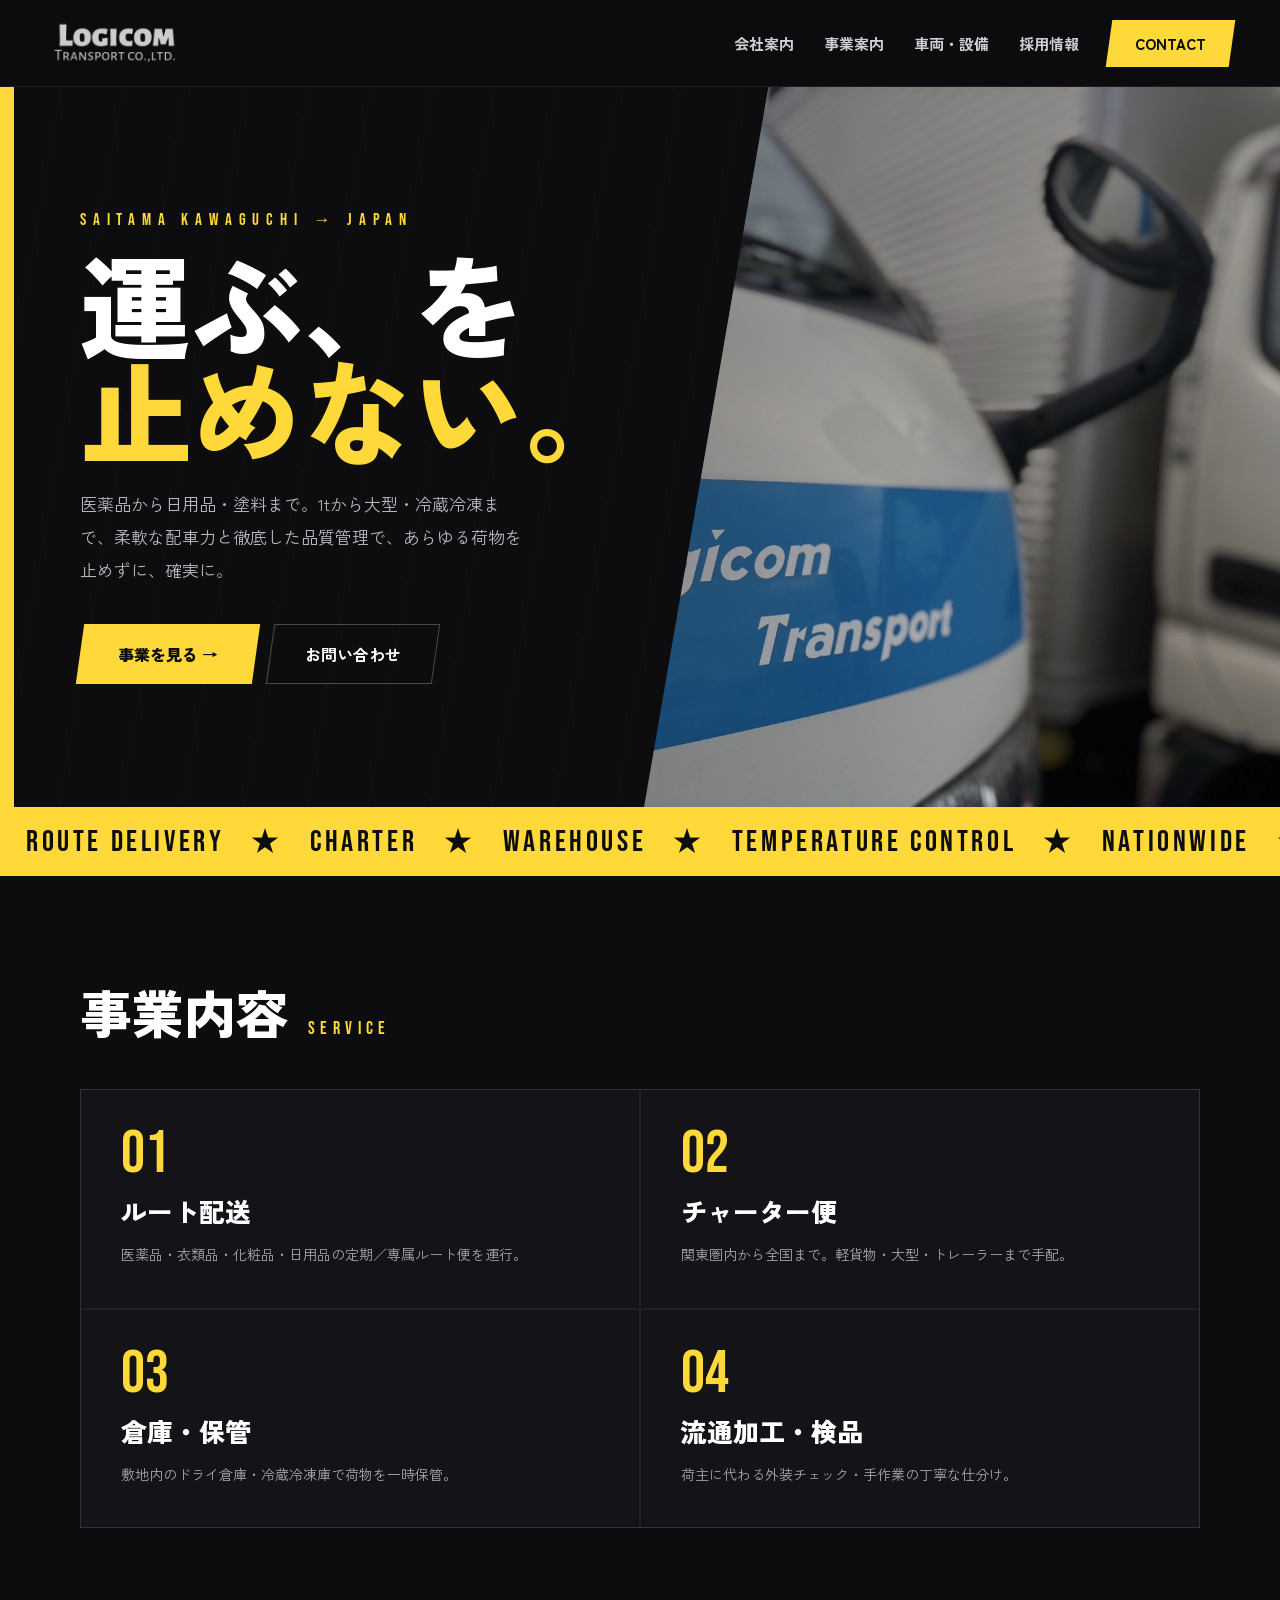
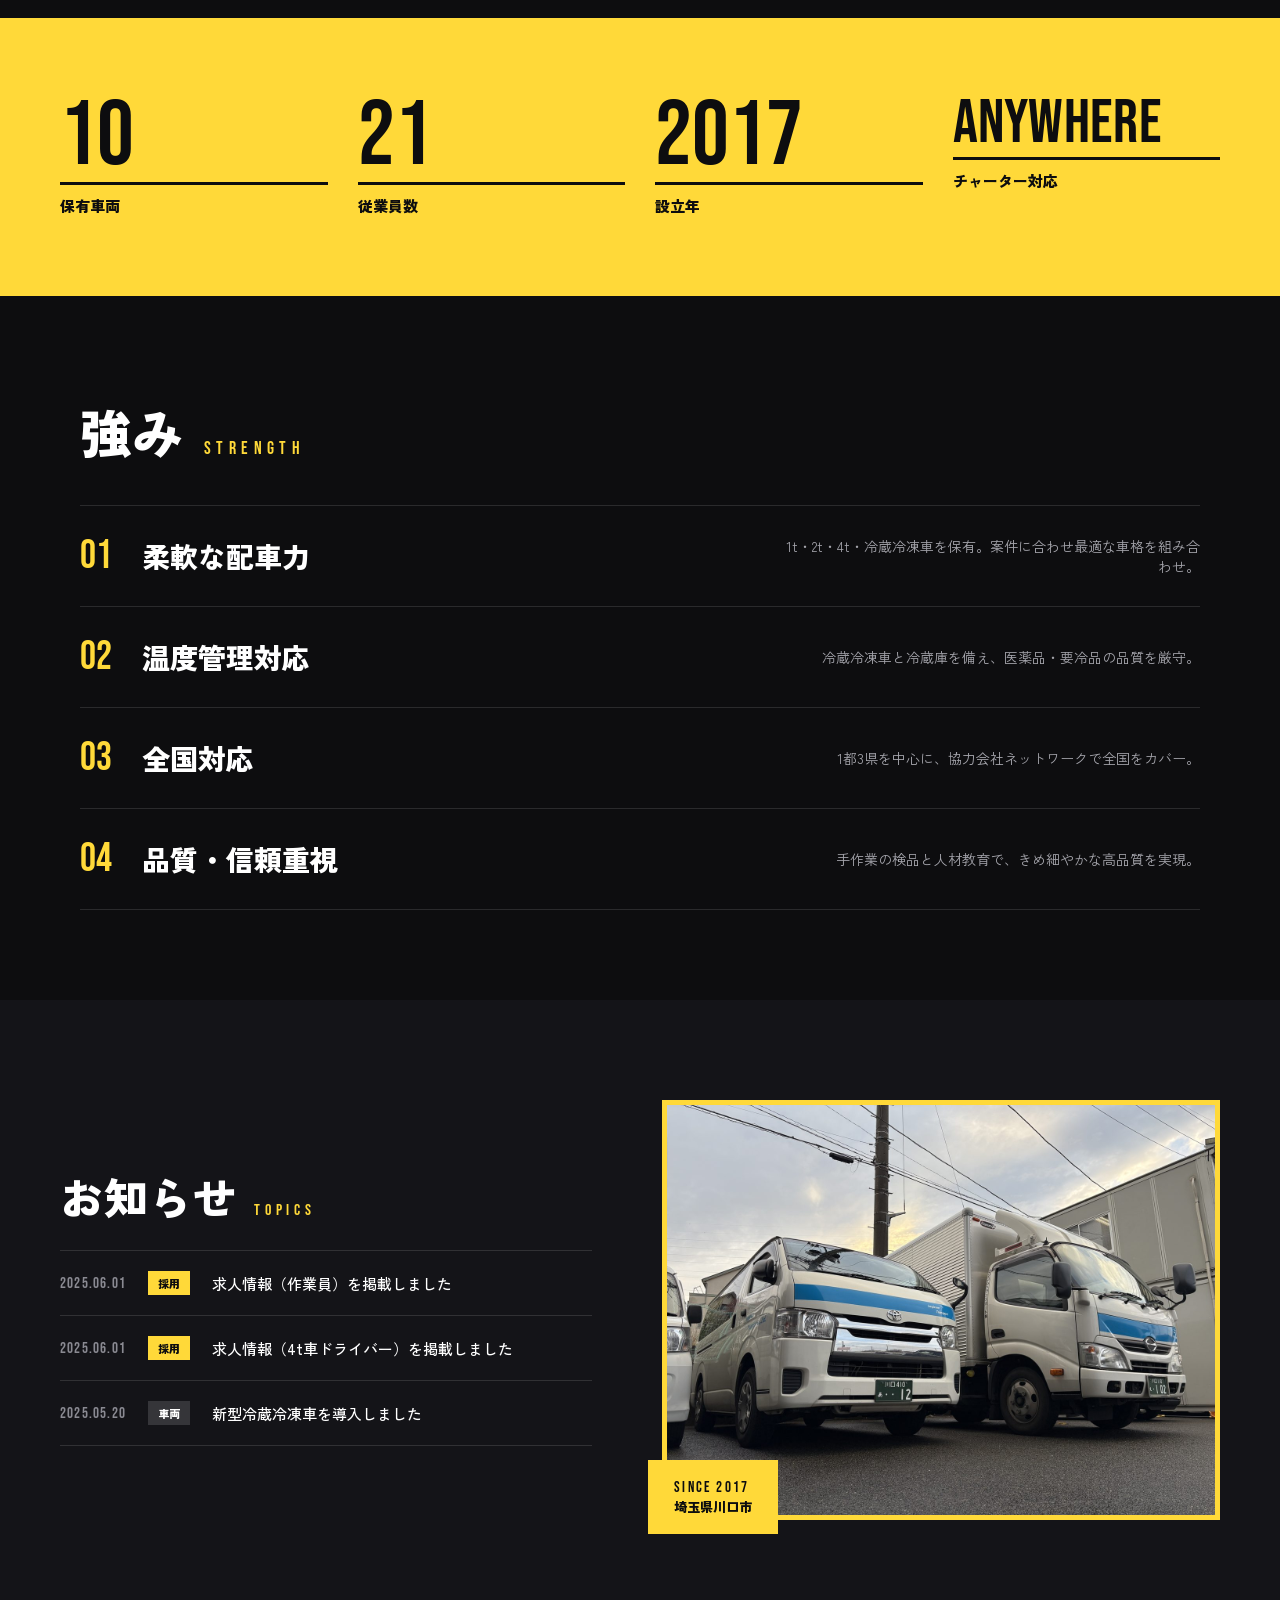
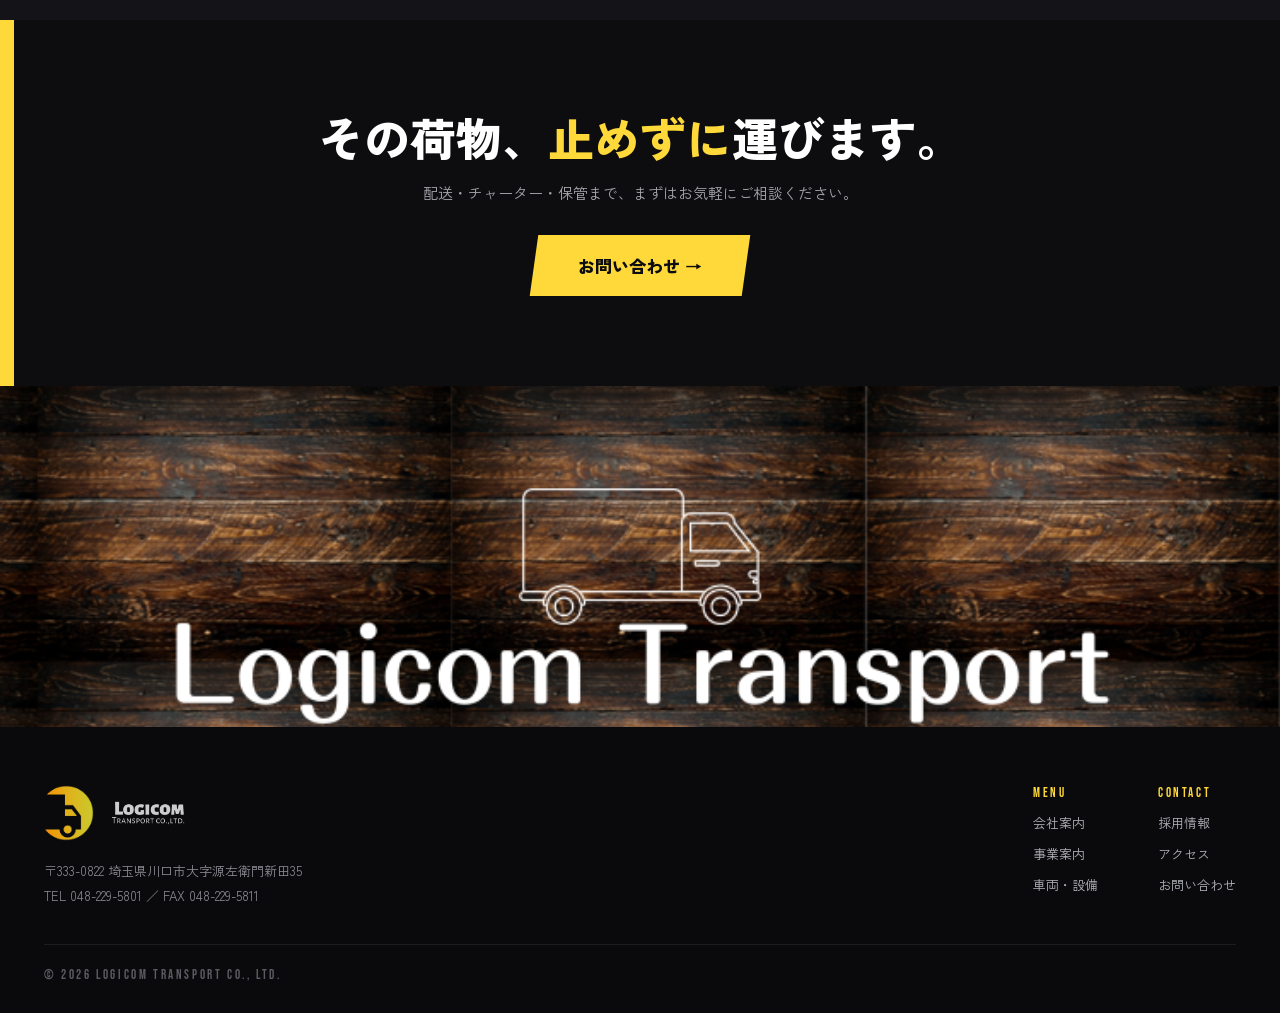
==== index.html @ f9f80efc "style: ブランドカラーを公式 #FFD939 に統一 田中様提供の名刺ロゴのカラーコード #FFD939 に合わせ、全ページのアクセント色 (#FFD400 / rgba(255,212,0,*" ====
<!DOCTYPE html>
<html lang="ja">
<head>
<meta charset="utf-8">
<meta name="viewport" content="width=device-width, initial-scale=1">
<title>ロジコムトランスポート株式会社｜運ぶ、を止めない。 | 埼玉・川口の物流会社</title>
<meta name="description" content="埼玉県川口市のロジコムトランスポート株式会社。医薬品から日用品・塗料まで、1tから大型・冷蔵冷凍まで、柔軟な配車力と徹底した品質管理でルート配送・チャーター便・倉庫保管・流通加工を提供します。">
<meta property="og:title" content="ロジコムトランスポート株式会社｜運ぶ、を止めない。 | 埼玉・川口の物流会社">
<meta property="og:description" content="埼玉県川口市のロジコムトランスポート株式会社。医薬品から日用品・塗料まで、1tから大型・冷蔵冷凍まで、柔軟な配車力と徹底した品質管理でルート配送・チャーター便・倉庫保管・流通加工を提供します。">
<meta property="og:type" content="website">
<meta property="og:image" content="assets/photo-hero.jpg">
<meta name="theme-color" content="#0d0d0f">
<link rel="icon" href="assets/logo-mark-circle.png">
<link rel="preconnect" href="https://fonts.googleapis.com">
<link rel="preconnect" href="https://fonts.gstatic.com" crossorigin="">
<link href="https://fonts.googleapis.com/css2?family=Zen+Kaku+Gothic+New:wght@400;500;700;900&amp;family=Bebas+Neue&amp;display=swap" rel="stylesheet">
<style>
  *{box-sizing:border-box}
  html,body{margin:0;padding:0}
  body{font-family:'Zen Kaku Gothic New',sans-serif;-webkit-font-smoothing:antialiased;background:#0d0d0f}
  a{color:inherit}
  @keyframes lcMarquee{from{transform:translateX(0)}to{transform:translateX(-50%)}}
</style>
<style>
[data-reveal]{opacity:0;transform:translateY(26px)}
[data-reveal].is-visible{opacity:1;transform:none}
@media (prefers-reduced-motion: reduce){[data-reveal]{opacity:1;transform:none}}
.g0:hover{background:#fff !important}
.g1:hover{background:#fff !important}
.g2:hover{background:rgba(255,255,255,.1) !important}
.g3:hover{background:#1b1b21 !important}
.g4:hover{background:#1b1b21 !important}
.g5:hover{background:#1b1b21 !important}
.g6:hover{background:#1b1b21 !important}
.g7:hover{opacity:.7 !important}
.g8:hover{opacity:.7 !important}
.g9:hover{opacity:.7 !important}
.g10:hover{background:#fff !important}
</style>
<link rel="stylesheet" href="styles.css?v=4">
</head>
<body>
<div style="background:#0d0d0f;color:#fff;font-family:'Zen Kaku Gothic New',sans-serif;overflow-x:hidden">

  <!-- ===== HEADER ===== -->
  <header style="position:sticky;top:0;z-index:50;display:flex;align-items:center;justify-content:space-between;padding:15px 44px;background:rgba(13,13,15,.86);backdrop-filter:blur(10px);border-bottom:1px solid rgba(255,255,255,.07)">
    <a href="index.html" style="display:flex;align-items:center;gap:14px;text-decoration:none">
      <img src="assets/logo-name-white.png" alt="ロジコムトランスポート株式会社" style="height:40px;display:block">
    </a>
    <nav style="display:flex;align-items:center;gap:26px">
      <a href="company.html" style="font-size:13px;font-weight:700;color:#cfcfd4;text-decoration:none">会社案内</a>
      <a href="service.html" style="font-size:13px;font-weight:700;color:#cfcfd4;text-decoration:none">事業案内</a>
      <a href="vehicles.html" style="font-size:13px;font-weight:700;color:#cfcfd4;text-decoration:none">車両・設備</a>
      <a href="recruit.html" style="font-size:13px;font-weight:700;color:#cfcfd4;text-decoration:none">採用情報</a>
      <a href="contact.html" style="background:#FFD939;color:#0d0d0f;font-size:13px;font-weight:900;padding:11px 22px;text-decoration:none;transform:skewX(-8deg)" class="g0"><span style="display:inline-block;transform:skewX(8deg)">CONTACT</span></a>
    </nav>
  </header>

  <!-- ===== HERO ===== -->
  <section style="position:relative;min-height:720px;overflow:hidden;display:flex;align-items:center">
    <div style="position:absolute;inset:0;background:repeating-linear-gradient(100deg,transparent 0 60px,rgba(255,255,255,.018) 60px 61px)"></div>
    <div style="position:absolute;right:0;top:0;bottom:0;width:54%;background-image:linear-gradient(135deg,rgba(13,13,15,.55),rgba(13,13,15,.05)),url('assets/photo-hero.jpg');background-size:cover;background-position:center;clip-path:polygon(26% 0,100% 0,100% 100%,8% 100%)"></div>
    <div style="position:absolute;left:0;top:0;bottom:0;width:14px;background:#FFD939"></div>
    <div style="position:relative;max-width:1240px;margin:0 auto;padding:0 60px;width:100%">
      <div style="font-family:'Bebas Neue',sans-serif;font-size:17px;letter-spacing:.4em;color:#FFD939;margin-bottom:20px">SAITAMA KAWAGUCHI → JAPAN</div>
      <h1 style="font-weight:900;font-size:112px;line-height:.94;letter-spacing:-.01em;margin:0 0 26px">運ぶ、を<br><span style="color:#FFD939">止めない。</span></h1>
      <p style="font-size:17px;line-height:1.95;color:#b6b6bd;max-width:450px;margin:0 0 38px">医薬品から日用品・塗料まで。1tから大型・冷蔵冷凍まで、柔軟な配車力と徹底した品質管理で、あらゆる荷物を止めずに、確実に。</p>
      <div style="display:flex;gap:14px">
        <a href="service.html" style="display:inline-flex;align-items:center;gap:10px;background:#FFD939;color:#0d0d0f;font-size:16px;font-weight:900;padding:17px 38px;text-decoration:none;transform:skewX(-8deg)" class="g1"><span style="display:inline-block;transform:skewX(8deg)">事業を見る →</span></a>
        <a href="contact.html" style="display:inline-flex;align-items:center;gap:10px;border:1px solid rgba(255,255,255,.25);color:#fff;font-size:16px;font-weight:700;padding:17px 34px;text-decoration:none;transform:skewX(-8deg)" class="g2"><span style="display:inline-block;transform:skewX(8deg)">お問い合わせ</span></a>
      </div>
    </div>
  </section>

  <!-- ===== MARQUEE ===== -->
  <div style="background:#FFD939;overflow:hidden;padding:14px 0;white-space:nowrap">
    <div style="display:inline-block;animation:lcMarquee 22s linear infinite;font-family:'Bebas Neue',sans-serif;font-size:30px;letter-spacing:.12em;color:#0d0d0f">
      <span style="margin:0 26px">ROUTE DELIVERY</span>★<span style="margin:0 26px">CHARTER</span>★<span style="margin:0 26px">WAREHOUSE</span>★<span style="margin:0 26px">TEMPERATURE CONTROL</span>★<span style="margin:0 26px">NATIONWIDE</span>★<span style="margin:0 26px">ROUTE DELIVERY</span>★<span style="margin:0 26px">CHARTER</span>★<span style="margin:0 26px">WAREHOUSE</span>★<span style="margin:0 26px">TEMPERATURE CONTROL</span>★<span style="margin:0 26px">NATIONWIDE</span>★
    </div>
  </div>

  <!-- ===== SERVICES ===== -->
  <section style="max-width:1240px;margin:0 auto;padding:110px 60px 90px">
    <div data-reveal="" style="transition:opacity .7s ease,transform .7s ease;display:flex;align-items:baseline;gap:20px;margin-bottom:50px">
      <h2 style="font-weight:900;font-size:52px;margin:0;line-height:1">事業内容</h2>
      <span style="font-family:'Bebas Neue',sans-serif;font-size:18px;letter-spacing:.3em;color:#FFD939">SERVICE</span>
    </div>
    <div style="display:grid;grid-template-columns:repeat(2,1fr);gap:2px;background:rgba(255,255,255,.08);border:1px solid rgba(255,255,255,.08)">
      <a href="service.html" data-reveal="" style="transition:opacity .7s ease .05s,transform .7s ease .05s;background:#141418;padding:40px;text-decoration:none;color:#fff;display:block" class="g3">
        <div style="font-family:'Bebas Neue',sans-serif;font-size:60px;color:#FFD939;line-height:.8">01</div>
        <h3 style="font-size:26px;font-weight:900;margin:14px 0 12px">ルート配送</h3>
        <p style="font-size:14px;line-height:1.9;color:#a5a5ac;margin:0">医薬品・衣類品・化粧品・日用品の定期／専属ルート便を運行。</p>
      </a>
      <a href="service.html" data-reveal="" style="transition:opacity .7s ease .12s,transform .7s ease .12s;background:#141418;padding:40px;text-decoration:none;color:#fff;display:block" class="g4">
        <div style="font-family:'Bebas Neue',sans-serif;font-size:60px;color:#FFD939;line-height:.8">02</div>
        <h3 style="font-size:26px;font-weight:900;margin:14px 0 12px">チャーター便</h3>
        <p style="font-size:14px;line-height:1.9;color:#a5a5ac;margin:0">関東圏内から全国まで。軽貨物・大型・トレーラーまで手配。</p>
      </a>
      <a href="service.html" data-reveal="" style="transition:opacity .7s ease .19s,transform .7s ease .19s;background:#141418;padding:40px;text-decoration:none;color:#fff;display:block" class="g5">
        <div style="font-family:'Bebas Neue',sans-serif;font-size:60px;color:#FFD939;line-height:.8">03</div>
        <h3 style="font-size:26px;font-weight:900;margin:14px 0 12px">倉庫・保管</h3>
        <p style="font-size:14px;line-height:1.9;color:#a5a5ac;margin:0">敷地内のドライ倉庫・冷蔵冷凍庫で荷物を一時保管。</p>
      </a>
      <a href="service.html" data-reveal="" style="transition:opacity .7s ease .26s,transform .7s ease .26s;background:#141418;padding:40px;text-decoration:none;color:#fff;display:block" class="g6">
        <div style="font-family:'Bebas Neue',sans-serif;font-size:60px;color:#FFD939;line-height:.8">04</div>
        <h3 style="font-size:26px;font-weight:900;margin:14px 0 12px">流通加工・検品</h3>
        <p style="font-size:14px;line-height:1.9;color:#a5a5ac;margin:0">荷主に代わる外装チェック・手作業の丁寧な仕分け。</p>
      </a>
    </div>
  </section>

  <!-- ===== BIG STATS ===== -->
  <section style="background:#FFD939;color:#0d0d0f;padding:80px 60px">
    <div style="max-width:1240px;margin:0 auto;display:grid;grid-template-columns:repeat(4,1fr);gap:30px">
      <div data-reveal="" style="transition:opacity .7s ease,transform .7s ease"><div style="font-family:'Bebas Neue',sans-serif;font-size:92px;line-height:.85">10</div><div style="font-size:15px;font-weight:900;border-top:3px solid #0d0d0f;padding-top:10px;margin-top:6px">保有車両</div></div>
      <div data-reveal="" style="transition:opacity .7s ease .08s,transform .7s ease .08s"><div style="font-family:'Bebas Neue',sans-serif;font-size:92px;line-height:.85">21</div><div style="font-size:15px;font-weight:900;border-top:3px solid #0d0d0f;padding-top:10px;margin-top:6px">従業員数</div></div>
      <div data-reveal="" style="transition:opacity .7s ease .16s,transform .7s ease .16s"><div style="font-family:'Bebas Neue',sans-serif;font-size:92px;line-height:.85">2017</div><div style="font-size:15px;font-weight:900;border-top:3px solid #0d0d0f;padding-top:10px;margin-top:6px">設立年</div></div>
      <div data-reveal="" style="transition:opacity .7s ease .24s,transform .7s ease .24s"><div class="lc-stat-any" style="font-family:'Bebas Neue',sans-serif;font-size:62px;line-height:.85">ANYWHERE</div><div style="font-size:15px;font-weight:900;border-top:3px solid #0d0d0f;padding-top:10px;margin-top:6px">チャーター対応</div></div>
    </div>
  </section>

  <!-- ===== STRENGTHS ===== -->
  <section style="max-width:1240px;margin:0 auto;padding:110px 60px 90px">
    <div data-reveal="" style="transition:opacity .7s ease,transform .7s ease;display:flex;align-items:baseline;gap:20px;margin-bottom:46px">
      <h2 style="font-weight:900;font-size:52px;margin:0;line-height:1">強み</h2>
      <span style="font-family:'Bebas Neue',sans-serif;font-size:18px;letter-spacing:.3em;color:#FFD939">STRENGTH</span>
    </div>
    <div data-reveal="" style="transition:opacity .7s ease,transform .7s ease;display:flex;justify-content:space-between;align-items:center;gap:30px;padding:26px 0;border-top:1px solid rgba(255,255,255,.12)"><div style="display:flex;align-items:center;gap:30px"><span style="font-family:'Bebas Neue',sans-serif;font-size:40px;color:#FFD939">01</span><h3 style="font-size:28px;font-weight:900;margin:0">柔軟な配車力</h3></div><p style="font-size:14px;color:#a5a5ac;max-width:420px;margin:0;text-align:right">1t・2t・4t・冷蔵冷凍車を保有。案件に合わせ最適な車格を組み合わせ。</p></div>
    <div data-reveal="" style="transition:opacity .7s ease .06s,transform .7s ease .06s;display:flex;justify-content:space-between;align-items:center;gap:30px;padding:26px 0;border-top:1px solid rgba(255,255,255,.12)"><div style="display:flex;align-items:center;gap:30px"><span style="font-family:'Bebas Neue',sans-serif;font-size:40px;color:#FFD939">02</span><h3 style="font-size:28px;font-weight:900;margin:0">温度管理対応</h3></div><p style="font-size:14px;color:#a5a5ac;max-width:420px;margin:0;text-align:right">冷蔵冷凍車と冷蔵庫を備え、医薬品・要冷品の品質を厳守。</p></div>
    <div data-reveal="" style="transition:opacity .7s ease .12s,transform .7s ease .12s;display:flex;justify-content:space-between;align-items:center;gap:30px;padding:26px 0;border-top:1px solid rgba(255,255,255,.12)"><div style="display:flex;align-items:center;gap:30px"><span style="font-family:'Bebas Neue',sans-serif;font-size:40px;color:#FFD939">03</span><h3 style="font-size:28px;font-weight:900;margin:0">全国対応</h3></div><p style="font-size:14px;color:#a5a5ac;max-width:420px;margin:0;text-align:right">1都3県を中心に、協力会社ネットワークで全国をカバー。</p></div>
    <div data-reveal="" style="transition:opacity .7s ease .18s,transform .7s ease .18s;display:flex;justify-content:space-between;align-items:center;gap:30px;padding:26px 0;border-top:1px solid rgba(255,255,255,.12);border-bottom:1px solid rgba(255,255,255,.12)"><div style="display:flex;align-items:center;gap:30px"><span style="font-family:'Bebas Neue',sans-serif;font-size:40px;color:#FFD939">04</span><h3 style="font-size:28px;font-weight:900;margin:0">品質・信頼重視</h3></div><p style="font-size:14px;color:#a5a5ac;max-width:420px;margin:0;text-align:right">手作業の検品と人材教育で、きめ細やかな高品質を実現。</p></div>
  </section>

  <!-- ===== TOPICS + COMPANY ===== -->
  <section style="background:#141418;padding:100px 60px">
    <div style="max-width:1240px;margin:0 auto;display:grid;grid-template-columns:1fr 1.05fr;gap:70px;align-items:center">
      <div data-reveal="" style="transition:opacity .7s ease,transform .7s ease">
        <div style="display:flex;align-items:baseline;gap:18px;margin-bottom:30px"><h2 style="font-weight:900;font-size:44px;margin:0;line-height:1">お知らせ</h2><span style="font-family:'Bebas Neue',sans-serif;font-size:16px;letter-spacing:.3em;color:#FFD939">TOPICS</span></div>
        <a href="recruit.html" style="display:flex;gap:22px;align-items:center;padding:20px 0;border-top:1px solid rgba(255,255,255,.12);text-decoration:none;color:#fff" class="g7"><span style="font-family:'Bebas Neue',sans-serif;font-size:15px;letter-spacing:.08em;color:#8a8a92;flex:none">2025.06.01</span><span style="font-size:11px;font-weight:900;background:#FFD939;color:#0d0d0f;padding:4px 10px;flex:none">採用</span><span style="font-size:15px;font-weight:500">求人情報（作業員）を掲載しました</span></a>
        <a href="recruit.html" style="display:flex;gap:22px;align-items:center;padding:20px 0;border-top:1px solid rgba(255,255,255,.12);text-decoration:none;color:#fff" class="g8"><span style="font-family:'Bebas Neue',sans-serif;font-size:15px;letter-spacing:.08em;color:#8a8a92;flex:none">2025.06.01</span><span style="font-size:11px;font-weight:900;background:#FFD939;color:#0d0d0f;padding:4px 10px;flex:none">採用</span><span style="font-size:15px;font-weight:500">求人情報（4t車ドライバー）を掲載しました</span></a>
        <a href="vehicles.html" style="display:flex;gap:22px;align-items:center;padding:20px 0;border-top:1px solid rgba(255,255,255,.12);border-bottom:1px solid rgba(255,255,255,.12);text-decoration:none;color:#fff" class="g9"><span style="font-family:'Bebas Neue',sans-serif;font-size:15px;letter-spacing:.08em;color:#8a8a92;flex:none">2025.05.20</span><span style="font-size:11px;font-weight:900;background:rgba(255,255,255,.14);color:#fff;padding:4px 10px;flex:none">車両</span><span style="font-size:15px;font-weight:500">新型冷蔵冷凍車を導入しました</span></a>
      </div>
      <div data-reveal="" style="transition:opacity .7s ease .1s,transform .7s ease .1s;position:relative">
        <div style="height:420px;background-image:url('assets/photo-fleet.jpg');background-size:cover;background-position:center;border:5px solid #FFD939"></div>
        <div style="position:absolute;left:-14px;bottom:-14px;background:#FFD939;color:#0d0d0f;padding:18px 26px"><div style="font-family:'Bebas Neue',sans-serif;font-size:15px;letter-spacing:.16em">SINCE 2017</div><div style="font-size:13px;font-weight:900">埼玉県川口市</div></div>
      </div>
    </div>
  </section>

  <!-- ===== CTA ===== -->
  <section style="position:relative;padding:90px 60px;overflow:hidden;background:#0d0d0f">
    <div style="position:absolute;left:0;top:0;bottom:0;width:14px;background:#FFD939"></div>
    <div style="max-width:1000px;margin:0 auto;text-align:center">
      <h2 style="font-weight:900;font-size:46px;margin:0 0 16px;line-height:1.2">その荷物、<span style="color:#FFD939">止めずに</span>運びます。</h2>
      <p style="font-size:15px;color:#a5a5ac;margin:0 0 32px">配送・チャーター・保管まで、まずはお気軽にご相談ください。</p>
      <a href="contact.html" style="display:inline-flex;align-items:center;gap:10px;background:#FFD939;color:#0d0d0f;font-size:17px;font-weight:900;padding:18px 44px;text-decoration:none;transform:skewX(-8deg)" class="g10"><span style="display:inline-block;transform:skewX(8deg)">お問い合わせ →</span></a>
    </div>
  </section>

  <!-- ===== WOOD BAND ===== -->
  <div style="background:#0a0a0c;font-size:0"><img src="assets/header-wood.png" alt="Logicom Transport" style="display:block;width:100%;height:auto"></div>

  <!-- ===== FOOTER ===== -->
  <footer style="background:#0a0a0c;padding:58px 44px 30px">
    <div style="max-width:1240px;margin:0 auto;display:flex;justify-content:space-between;flex-wrap:wrap;gap:40px">
      <div style="max-width:360px">
        <div style="display:flex;align-items:center;gap:14px;margin-bottom:18px">
          <img src="assets/logo-mark-circle.png" alt="" style="height:56px;display:block">
          <img src="assets/logo-name-white.png" alt="ロジコムトランスポート株式会社" style="height:30px;display:block">
        </div>
        <p style="font-size:13px;line-height:1.9;color:#8a8a92;margin:0">〒333-0822 埼玉県川口市大字源左衛門新田35<br>TEL 048-229-5801 ／ FAX 048-229-5811</p>
      </div>
      <div style="display:flex;gap:60px;flex-wrap:wrap">
        <div style="display:flex;flex-direction:column;gap:12px"><span style="font-family:'Bebas Neue',sans-serif;font-size:13px;letter-spacing:.2em;color:#FFD939">MENU</span><a href="company.html" style="font-size:13px;color:#b0b0b8;text-decoration:none">会社案内</a><a href="service.html" style="font-size:13px;color:#b0b0b8;text-decoration:none">事業案内</a><a href="vehicles.html" style="font-size:13px;color:#b0b0b8;text-decoration:none">車両・設備</a></div>
        <div style="display:flex;flex-direction:column;gap:12px"><span style="font-family:'Bebas Neue',sans-serif;font-size:13px;letter-spacing:.2em;color:#FFD939">CONTACT</span><a href="recruit.html" style="font-size:13px;color:#b0b0b8;text-decoration:none">採用情報</a><a href="access.html" style="font-size:13px;color:#b0b0b8;text-decoration:none">アクセス</a><a href="contact.html" style="font-size:13px;color:#b0b0b8;text-decoration:none">お問い合わせ</a></div>
      </div>
    </div>
    <div style="max-width:1240px;margin:36px auto 0;padding-top:22px;border-top:1px solid rgba(255,255,255,.08);font-family:'Bebas Neue',sans-serif;font-size:13px;letter-spacing:.2em;color:#5b5b63">© 2026 LOGICOM TRANSPORT CO., LTD.</div>
  </footer>

</div>
<script>
(function(){
  var els=[].slice.call(document.querySelectorAll('[data-reveal]'));
  if(!els.length)return;
  function show(e){e.classList.add('is-visible');}
  if('IntersectionObserver' in window){
    var io=new IntersectionObserver(function(ents){
      ents.forEach(function(en){if(en.isIntersecting){show(en.target);io.unobserve(en.target);}});
    },{threshold:0.08,rootMargin:'0px 0px -6% 0px'});
    els.forEach(function(e){io.observe(e);});
    setTimeout(function(){els.forEach(show);},1800);
  } else { els.forEach(show); }
})();
</script>
<script src="menu.js?v=4"></script>
</body>
</html>
---- styles.css ----
/* ============================================================
   ロジコムトランスポート コーポレートサイト 共通スタイル
   （プロトタイプ由来のインラインstyleを属性セレクタで上書き）
   ============================================================ */

/* html はルートのスクロール要素（横スクロールは抑止）。ここが overflow を
   持ってもヘッダーの sticky は壊れない（壊すのは中間ラッパーの overflow）。 */
html{ overflow-x:hidden; }
/* 各ページの本体ラッパー（inline に overflow-x:hidden）はスクロールコンテナ化
   させないよう clip + overflow-y:visible にする。overflow-y を明示しないと
   clip が hidden に降格し、再びスクロールコンテナ化して sticky が効かない。
   これで position:sticky のヘッダーがビューポート基準で追従する。 */
[style*="overflow-x:hidden"]{ overflow-x:clip !important; overflow-y:visible !important; }
img,iframe{ max-width:100%; }

/* ===== ヘッダー（全体的に少し大きく／デスクトップ） ===== */
header{ padding:18px 48px !important; }
header > a > img{ height:50px !important; }
header nav{ gap:30px !important; }
header nav a{ font-size:15px !important; }
header nav a:last-child{ font-size:15px !important; padding:13px 26px !important; }

/* TOP実績の「ANYWHERE」ワードは文字数が多いのでセル内に収まるよう調整 */
.lc-stat-any{ letter-spacing:.005em; }

/* モバイルメニュー部品（デスクトップでは非表示。JSがbody直下に生成） */
.lc-burger{ display:none; }
.lc-drawer{ display:none; }
.lc-overlay{ display:none; }

/* ============================================================
   モバイル：ハンバーガーメニュー（<=900px）
   ハンバーガー / ドロワー / オーバーレイは body 直下に置く。
   （header は backdrop-filter を持つため、その内側では
     position:fixed / transform が閉じ込められて機能しない）
   ============================================================ */
@media (max-width:900px){
  header{ padding:14px 20px !important; }
  header > a > img{ height:42px !important; }
  header nav{ display:none !important; }

  .lc-burger{
    display:flex; flex-direction:column; justify-content:center; gap:5px;
    position:fixed; top:13px; right:14px; z-index:70;
    width:46px; height:46px; padding:10px; margin:0;
    background:none; border:0; cursor:pointer;
  }
  .lc-burger span{
    display:block; width:100%; height:2px; background:#fff; border-radius:2px;
    transition:transform .3s ease, opacity .3s ease;
  }
  .lc-burger.open span:nth-child(1){ transform:translateY(7px) rotate(45deg); }
  .lc-burger.open span:nth-child(2){ opacity:0; }
  .lc-burger.open span:nth-child(3){ transform:translateY(-7px) rotate(-45deg); }

  .lc-drawer{
    display:block; box-sizing:border-box;
    position:fixed; top:0; right:0; bottom:0;
    width:min(80vw,300px);
    background:#0d0d0f; border-left:1px solid rgba(255,255,255,.1);
    padding:84px 24px 40px;
    transform:translateX(100%); transition:transform .32s ease;
    z-index:65; overflow-y:auto;
  }
  .lc-drawer.open{ transform:translateX(0); }
  .lc-drawer a{
    display:block; color:#fff; text-decoration:none;
    font-size:17px; font-weight:700; padding:16px 6px;
    border-bottom:1px solid rgba(255,255,255,.08);
  }
  .lc-drawer a.lc-cta{
    background:#FFD939; color:#0d0d0f; font-weight:900; text-align:center;
    margin-top:18px; padding:16px; border:0;
  }

  .lc-overlay{
    display:block; position:fixed; inset:0; background:rgba(0,0,0,.5);
    opacity:0; visibility:hidden; transition:opacity .32s ease, visibility .32s ease;
    z-index:60;
  }
  .lc-overlay.open{ opacity:1; visibility:visible; }
}

/* ============================================================
   レイアウト：多カラム → 1カラム化・余白圧縮（<=820px）
   ============================================================ */
@media (max-width:820px){
  /* 横方向の余白を圧縮（縦は維持） */
  [style*="px 60px"], [style*=":0 60px"],
  [style*="px 44px"], [style*=":0 44px"]{
    padding-left:20px !important; padding-right:20px !important;
  }

  /* repeat グリッド */
  [style*="grid-template-columns:repeat(5,1fr)"]{ grid-template-columns:repeat(3,1fr) !important; }
  [style*="grid-template-columns:repeat(4,1fr)"]{ grid-template-columns:repeat(2,1fr) !important; }
  [style*="grid-template-columns:repeat(3,1fr)"]{ grid-template-columns:1fr !important; }
  [style*="grid-template-columns:repeat(2,1fr)"]{ grid-template-columns:1fr !important; }

  /* 画像＋テキストの2カラム → 縦積み */
  [style*="grid-template-columns:1.2fr 1fr"],
  [style*="grid-template-columns:1.5fr 1fr"],
  [style*="grid-template-columns:1fr 1.05fr"],
  [style*="grid-template-columns:1fr 1.2fr"],
  [style*="grid-template-columns:1fr 1.35fr"],
  [style*="grid-template-columns:1fr 1fr"],
  [style*="grid-template-columns:1fr auto"]{ grid-template-columns:1fr !important; }

  /* 沿革などの「見出し + 本文」行 */
  [style*="grid-template-columns:160px 1fr"]{ grid-template-columns:auto 1fr !important; gap:20px !important; }

  /* 「強み」行：横並び → 縦積み */
  [style*="justify-content:space-between"][style*="border-top:1px solid rgba(255,255,255,.12)"]{
    flex-direction:column !important; align-items:flex-start !important; gap:12px !important;
  }
  [style*="text-align:right"][style*="max-width:420px"]{
    text-align:left !important; max-width:100% !important;
  }

  /* トップのヒーロー：高さを詰め、右の斜め画像を全面の淡い背景に */
  [style*="min-height:720px"]{ min-height:0 !important; padding:64px 0 !important; }
  [style*="clip-path:polygon(26% 0"]{ width:100% !important; clip-path:none !important; opacity:.25; }

  /* 大きすぎる見出し（この段階でも一次縮小） */
  [style*="font-size:112px"]{ font-size:56px !important; }
  [style*="font-size:64px"]{ font-size:40px !important; }
}

/* ============================================================
   スマホ：フォントサイズをさらに縮小（<=560px）
   ============================================================ */
@media (max-width:560px){
  [style*="font-size:112px"]{ font-size:42px !important; }
  [style*="font-size:96px"]{ font-size:56px !important; }
  [style*="font-size:92px"]{ font-size:52px !important; }
  [style*="font-size:72px"]{ font-size:46px !important; }
  [style*="font-size:64px"]{ font-size:34px !important; }
  [style*="font-size:60px"]{ font-size:44px !important; }
  [style*="font-size:52px"]{ font-size:30px !important; }
  [style*="font-size:46px"]{ font-size:28px !important; }
  [style*="font-size:44px"]{ font-size:27px !important; }
  [style*="font-size:40px"]{ font-size:26px !important; }
  [style*="font-size:38px"]{ font-size:25px !important; }
  /* 背景の大きな英字ウォーターマーク */
  [style*="font-size:210px"], [style*="font-size:200px"], [style*="font-size:180px"]{ font-size:88px !important; }
  /* ANYWHERE はセル幅が狭くなるスマホでさらに縮小 */
  .lc-stat-any{ font-size:34px !important; }
  /* CTAボタン群が溢れないよう折り返し */
  [style*="display:flex;gap:14px"]{ flex-wrap:wrap; }
}
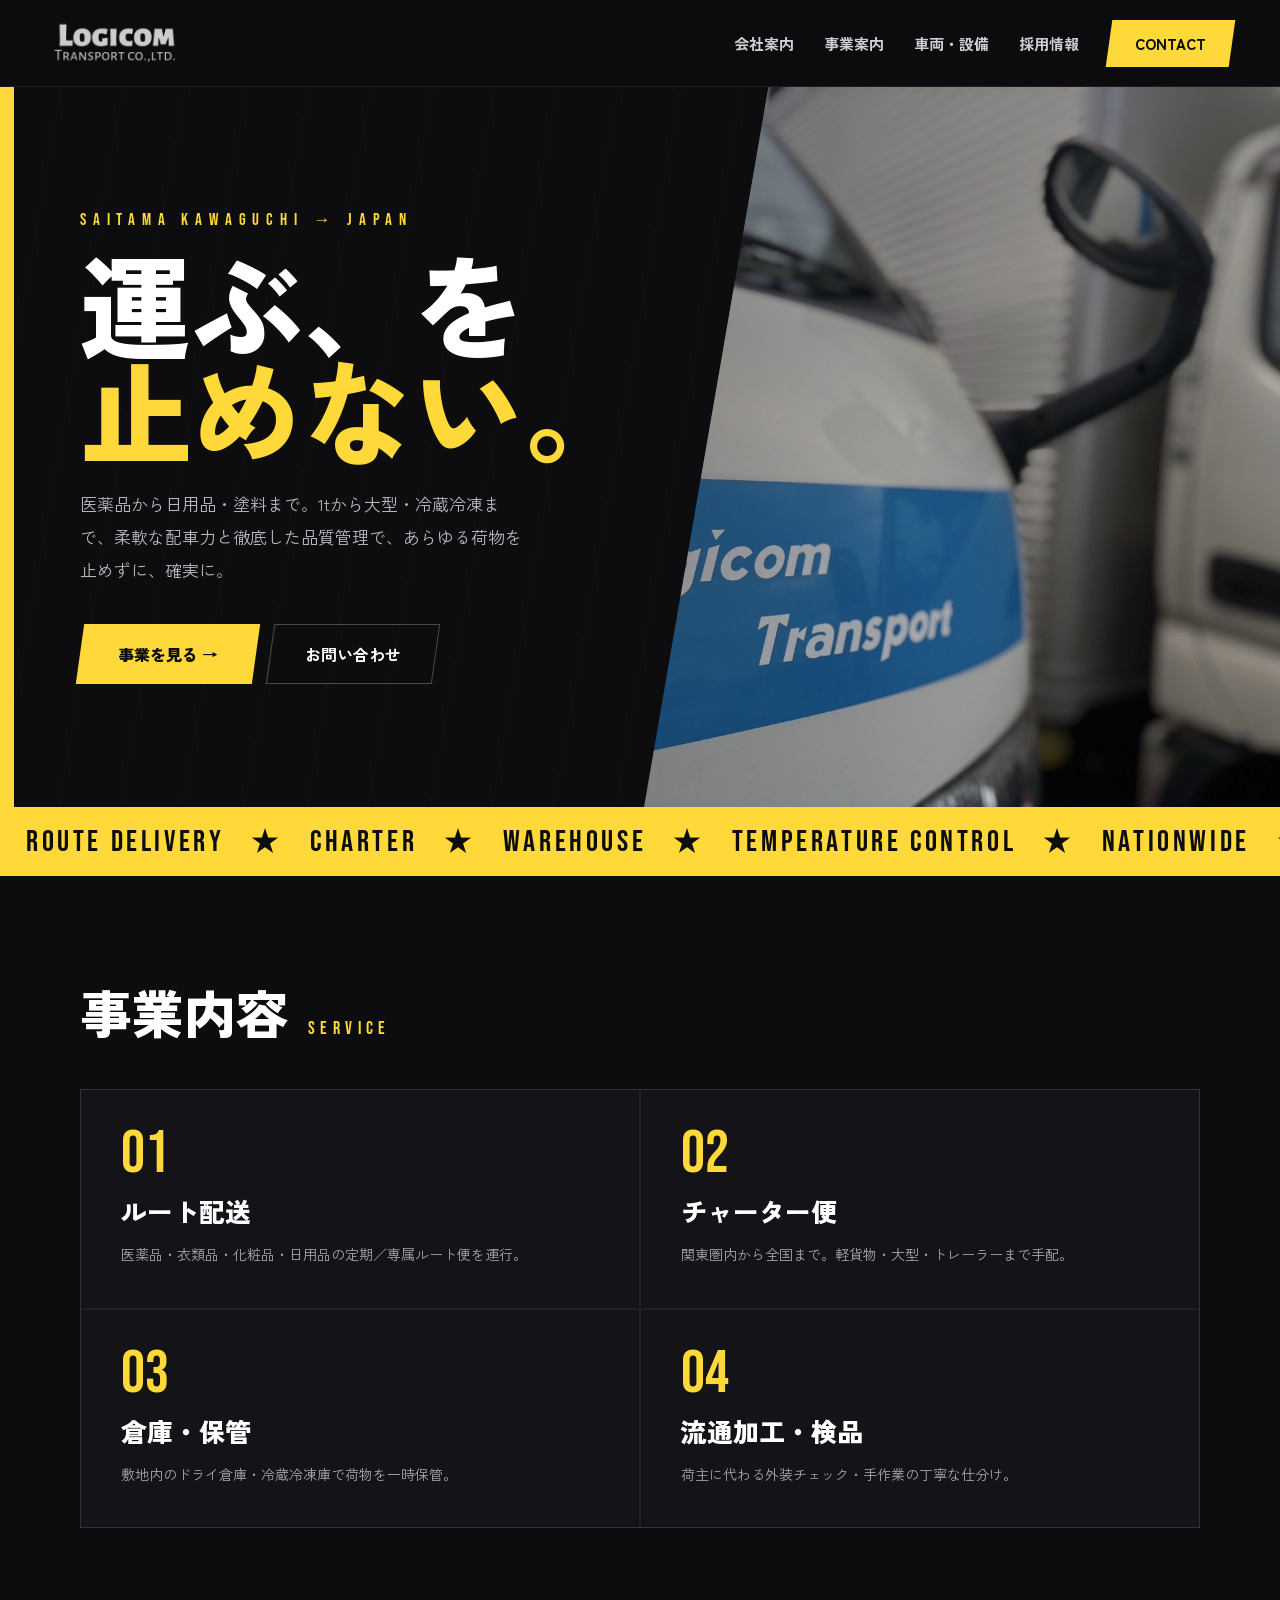
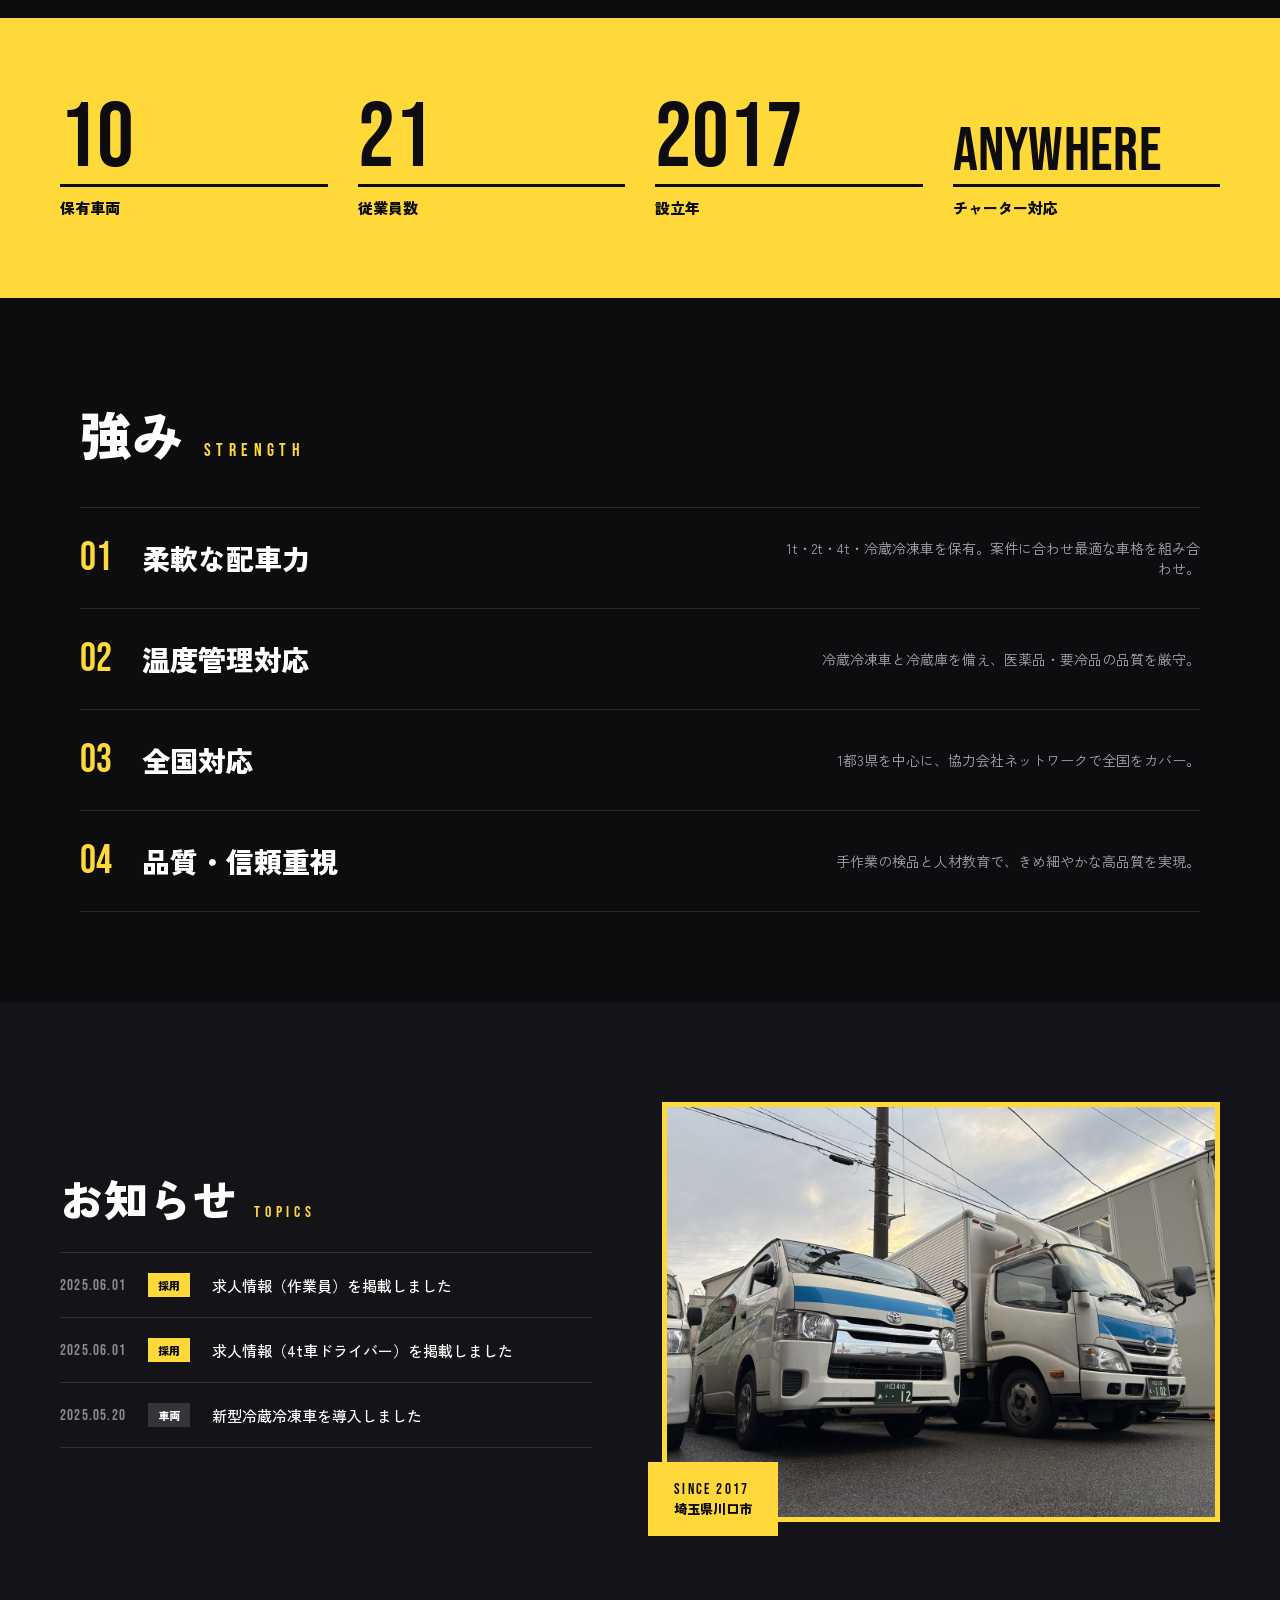
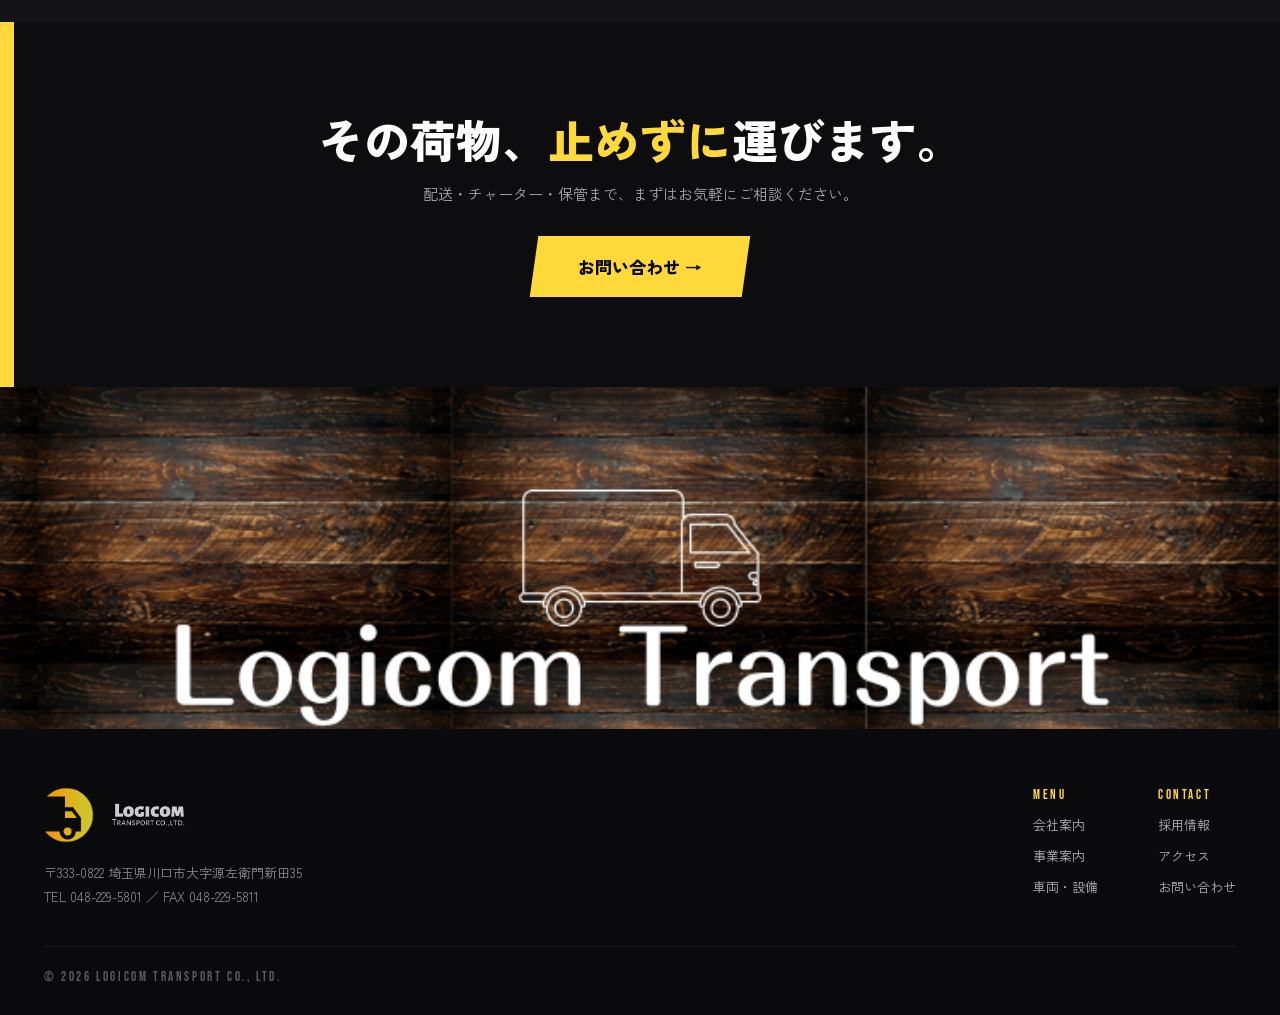
==== commit fd51de26: "fix: TOP実績スタッツの縦位置を揃える ANYWHERE のみ文字が小さく数字ブロックの高さが異なり、下線・ラベルが 上にズレていた。各数字ブロックを height:80px + 下揃え(fle" ====
--- a/index.html
+++ b/index.html
@@ -112,10 +112,10 @@
   <!-- ===== BIG STATS ===== -->
   <section style="background:#FFD939;color:#0d0d0f;padding:80px 60px">
     <div style="max-width:1240px;margin:0 auto;display:grid;grid-template-columns:repeat(4,1fr);gap:30px">
-      <div data-reveal="" style="transition:opacity .7s ease,transform .7s ease"><div style="font-family:'Bebas Neue',sans-serif;font-size:92px;line-height:.85">10</div><div style="font-size:15px;font-weight:900;border-top:3px solid #0d0d0f;padding-top:10px;margin-top:6px">保有車両</div></div>
-      <div data-reveal="" style="transition:opacity .7s ease .08s,transform .7s ease .08s"><div style="font-family:'Bebas Neue',sans-serif;font-size:92px;line-height:.85">21</div><div style="font-size:15px;font-weight:900;border-top:3px solid #0d0d0f;padding-top:10px;margin-top:6px">従業員数</div></div>
-      <div data-reveal="" style="transition:opacity .7s ease .16s,transform .7s ease .16s"><div style="font-family:'Bebas Neue',sans-serif;font-size:92px;line-height:.85">2017</div><div style="font-size:15px;font-weight:900;border-top:3px solid #0d0d0f;padding-top:10px;margin-top:6px">設立年</div></div>
-      <div data-reveal="" style="transition:opacity .7s ease .24s,transform .7s ease .24s"><div class="lc-stat-any" style="font-family:'Bebas Neue',sans-serif;font-size:62px;line-height:.85">ANYWHERE</div><div style="font-size:15px;font-weight:900;border-top:3px solid #0d0d0f;padding-top:10px;margin-top:6px">チャーター対応</div></div>
+      <div data-reveal="" style="transition:opacity .7s ease,transform .7s ease"><div style="font-family:'Bebas Neue',sans-serif;font-size:92px;line-height:.85;height:80px;display:flex;align-items:flex-end">10</div><div style="font-size:15px;font-weight:900;border-top:3px solid #0d0d0f;padding-top:10px;margin-top:6px">保有車両</div></div>
+      <div data-reveal="" style="transition:opacity .7s ease .08s,transform .7s ease .08s"><div style="font-family:'Bebas Neue',sans-serif;font-size:92px;line-height:.85;height:80px;display:flex;align-items:flex-end">21</div><div style="font-size:15px;font-weight:900;border-top:3px solid #0d0d0f;padding-top:10px;margin-top:6px">従業員数</div></div>
+      <div data-reveal="" style="transition:opacity .7s ease .16s,transform .7s ease .16s"><div style="font-family:'Bebas Neue',sans-serif;font-size:92px;line-height:.85;height:80px;display:flex;align-items:flex-end">2017</div><div style="font-size:15px;font-weight:900;border-top:3px solid #0d0d0f;padding-top:10px;margin-top:6px">設立年</div></div>
+      <div data-reveal="" style="transition:opacity .7s ease .24s,transform .7s ease .24s"><div class="lc-stat-any" style="font-family:'Bebas Neue',sans-serif;font-size:62px;line-height:.85;height:80px;display:flex;align-items:flex-end">ANYWHERE</div><div style="font-size:15px;font-weight:900;border-top:3px solid #0d0d0f;padding-top:10px;margin-top:6px">チャーター対応</div></div>
     </div>
   </section>
 
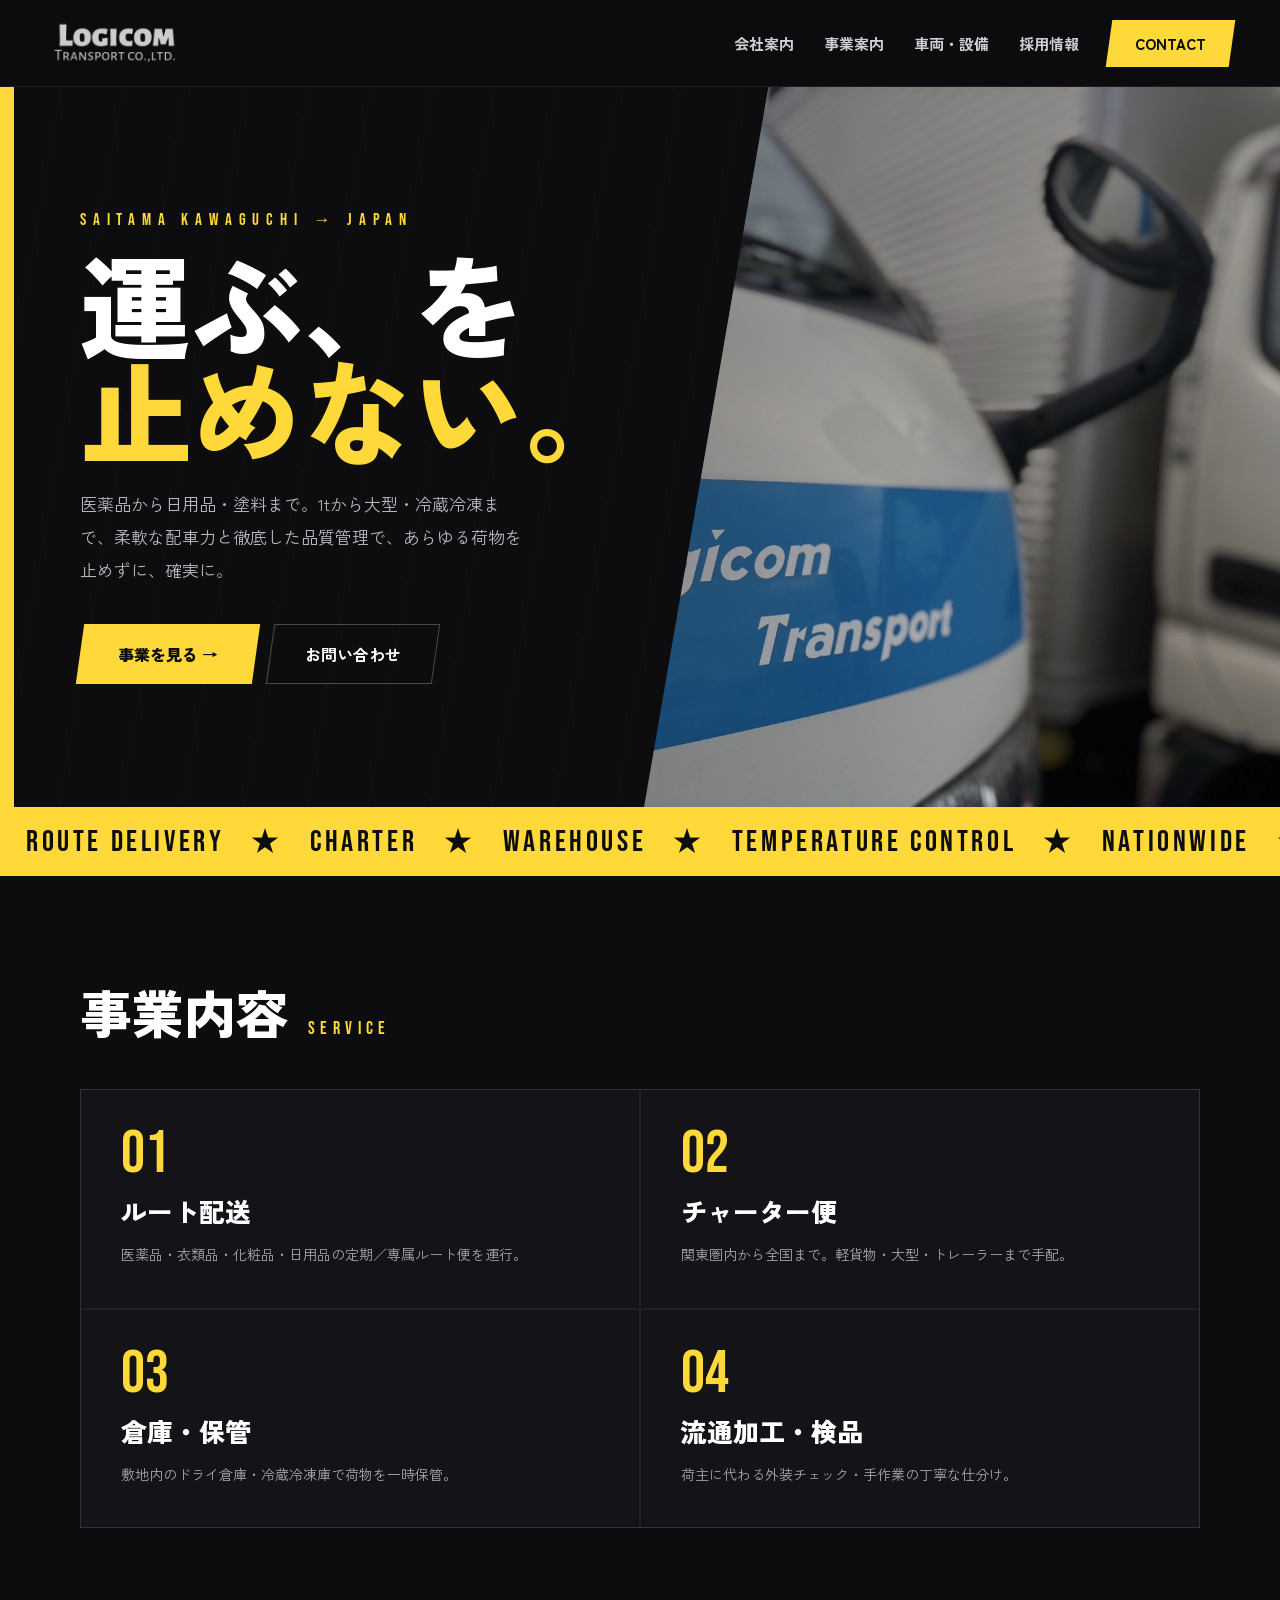
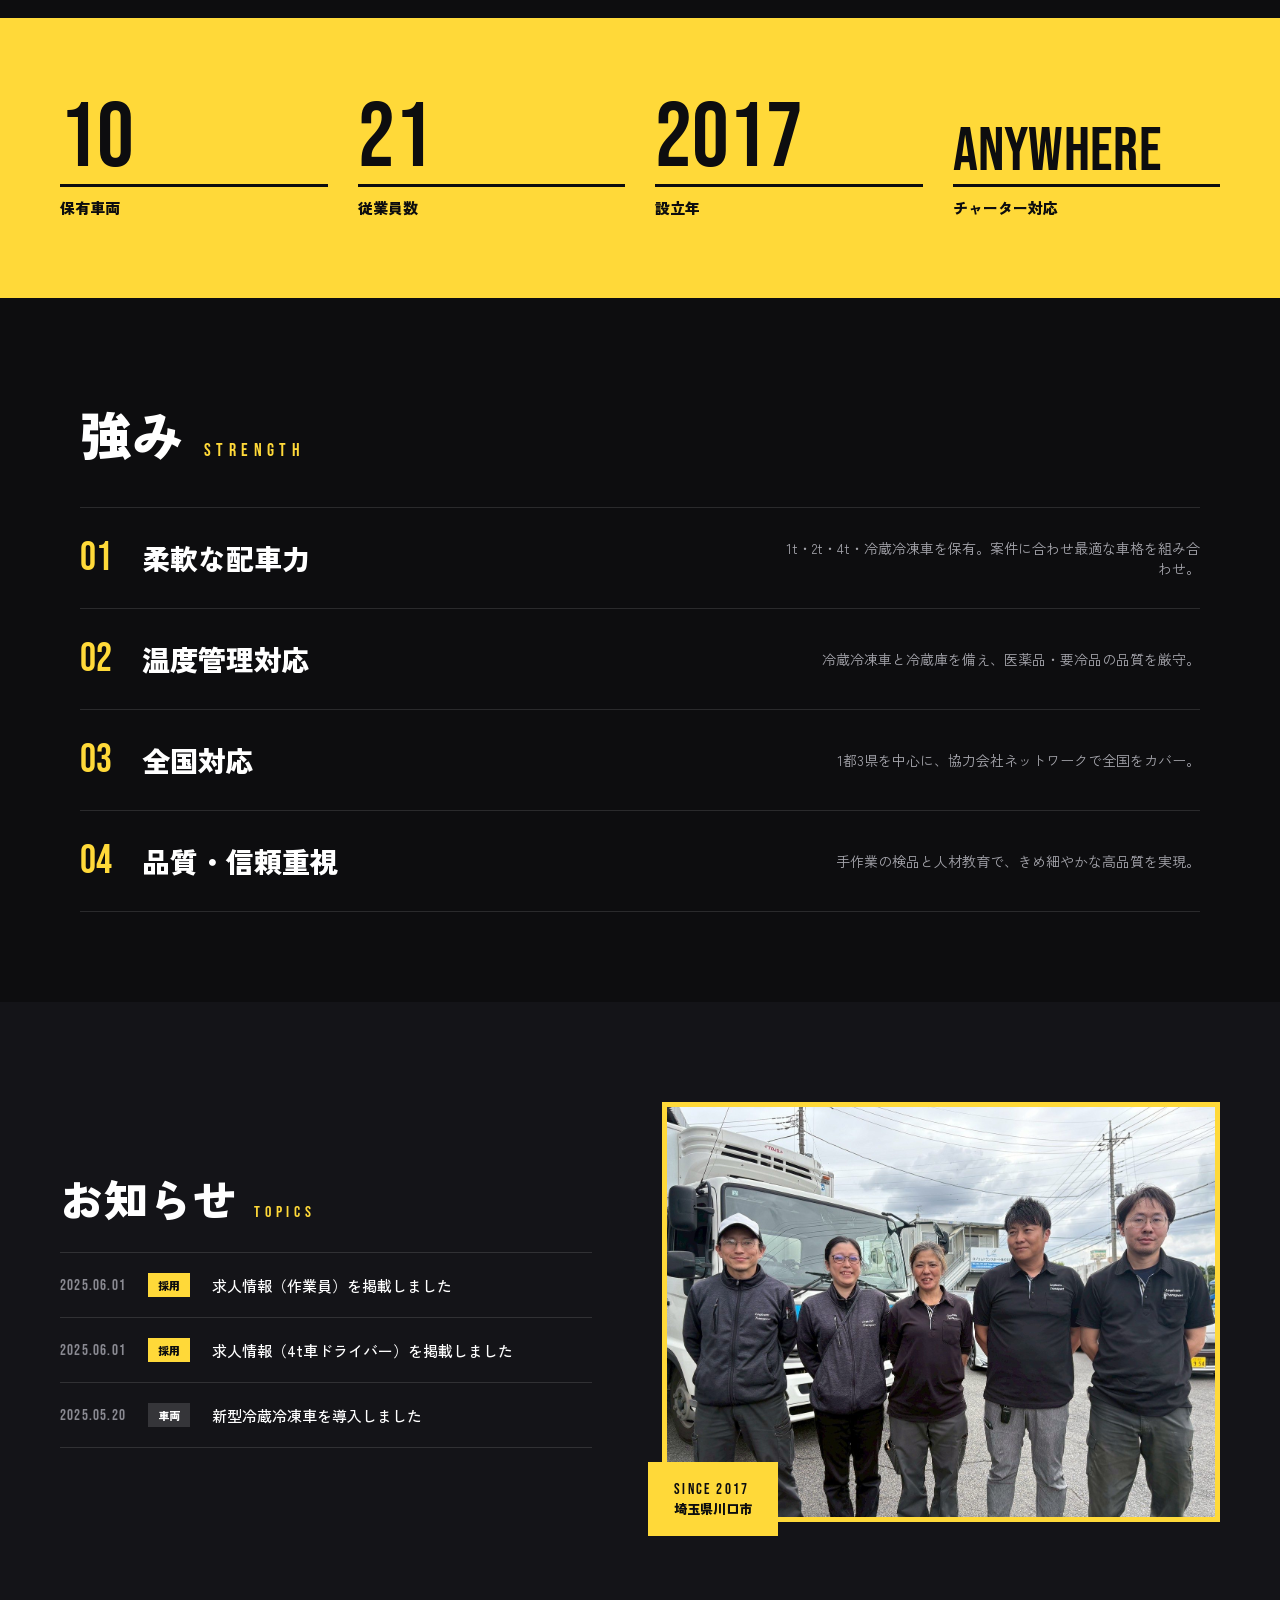
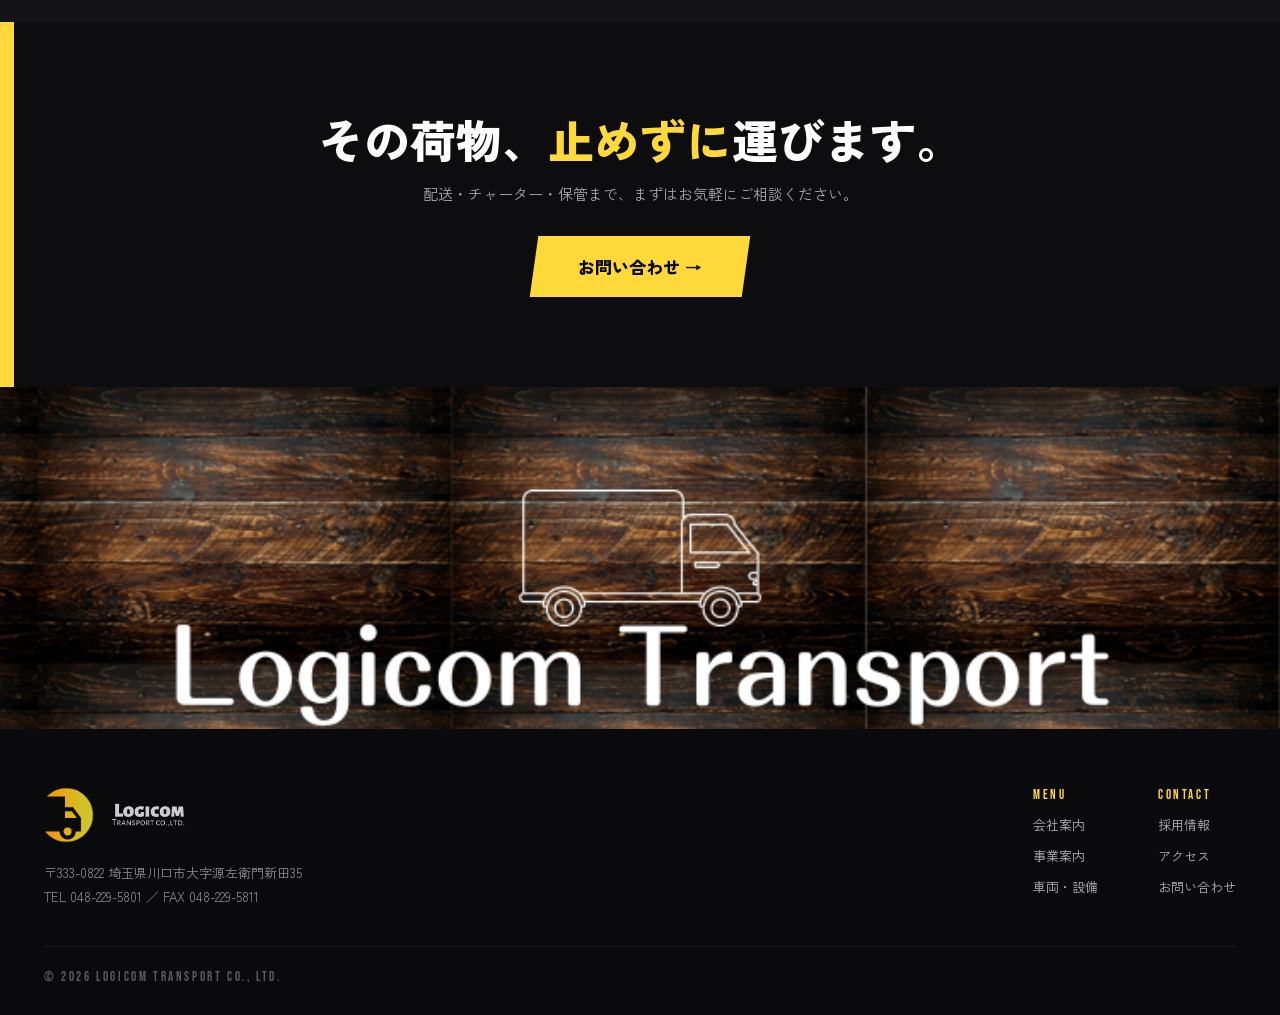
==== commit 0b06c6f7: "style: 写真の重複を解消し各ページで異なる写真に分散 未使用素材から4枚(運転席/看板/事務所/現場)を追加し再配置: - 事業案内 hero を倉庫写真→現場(指差し)にし、hero と03(" ====
--- a/index.html
+++ b/index.html
@@ -37,7 +37,7 @@
 .g9:hover{opacity:.7 !important}
 .g10:hover{background:#fff !important}
 </style>
-<link rel="stylesheet" href="styles.css?v=4">
+<link rel="stylesheet" href="styles.css?v=5">
 </head>
 <body>
 <div style="background:#0d0d0f;color:#fff;font-family:'Zen Kaku Gothic New',sans-serif;overflow-x:hidden">
@@ -141,7 +141,7 @@
         <a href="vehicles.html" style="display:flex;gap:22px;align-items:center;padding:20px 0;border-top:1px solid rgba(255,255,255,.12);border-bottom:1px solid rgba(255,255,255,.12);text-decoration:none;color:#fff" class="g9"><span style="font-family:'Bebas Neue',sans-serif;font-size:15px;letter-spacing:.08em;color:#8a8a92;flex:none">2025.05.20</span><span style="font-size:11px;font-weight:900;background:rgba(255,255,255,.14);color:#fff;padding:4px 10px;flex:none">車両</span><span style="font-size:15px;font-weight:500">新型冷蔵冷凍車を導入しました</span></a>
       </div>
       <div data-reveal="" style="transition:opacity .7s ease .1s,transform .7s ease .1s;position:relative">
-        <div style="height:420px;background-image:url('assets/photo-fleet.jpg');background-size:cover;background-position:center;border:5px solid #FFD939"></div>
+        <div style="height:420px;background-image:url('assets/photo-team.jpg');background-size:cover;background-position:center;border:5px solid #FFD939"></div>
         <div style="position:absolute;left:-14px;bottom:-14px;background:#FFD939;color:#0d0d0f;padding:18px 26px"><div style="font-family:'Bebas Neue',sans-serif;font-size:15px;letter-spacing:.16em">SINCE 2017</div><div style="font-size:13px;font-weight:900">埼玉県川口市</div></div>
       </div>
     </div>
@@ -193,6 +193,6 @@
   } else { els.forEach(show); }
 })();
 </script>
-<script src="menu.js?v=4"></script>
+<script src="menu.js?v=5"></script>
 </body>
 </html>
--- a/styles.css
+++ b/styles.css
@@ -117,12 +117,25 @@
     text-align:left !important; max-width:100% !important;
   }
 
-  /* トップのヒーロー：高さを詰め、右の斜め画像を全面の淡い背景に */
-  [style*="min-height:720px"]{ min-height:0 !important; padding:64px 0 !important; }
-  [style*="clip-path:polygon(26% 0"]{ width:100% !important; clip-path:none !important; opacity:.25; }
+  /* トップのヒーロー：PCの「斜め＋画像」構成を縦レイアウトで踏襲 */
+  [style*="min-height:720px"]{ min-height:88vh !important; padding:0 !important; align-items:flex-start !important; }
+  /* ヒーロー画像：下部に斜めのバンドとして大きく表示 */
+  [style*="clip-path:polygon(26% 0"]{
+    top:auto !important; bottom:0 !important; left:0 !important; right:0 !important;
+    width:100% !important; height:40% !important;
+    clip-path:polygon(0 26%,100% 0,100% 100%,0 100%) !important; opacity:1 !important;
+  }
+  /* ヒーロー文言：下方へ寄せ、左の黄色線から離す */
+  [style*="padding:0 60px;width:100%"]{
+    padding-top:13vh !important; padding-bottom:0 !important;
+    padding-left:40px !important; padding-right:24px !important;
+  }
 
-  /* 大きすぎる見出し（この段階でも一次縮小） */
-  [style*="font-size:112px"]{ font-size:56px !important; }
+  /* 下層ページのヒーローも左の黄色線から離す */
+  [style*="rgba(13,13,15,.95)"]{ padding-left:40px !important; }
+
+  /* 見出しサイズ（モバイルでも大きく／PC112pxとページ見出し64px） */
+  [style*="font-size:112px"]{ font-size:74px !important; }
   [style*="font-size:64px"]{ font-size:40px !important; }
 }
 
@@ -130,7 +143,7 @@
    スマホ：フォントサイズをさらに縮小（<=560px）
    ============================================================ */
 @media (max-width:560px){
-  [style*="font-size:112px"]{ font-size:42px !important; }
+  [style*="font-size:112px"]{ font-size:60px !important; }
   [style*="font-size:96px"]{ font-size:56px !important; }
   [style*="font-size:92px"]{ font-size:52px !important; }
   [style*="font-size:72px"]{ font-size:46px !important; }
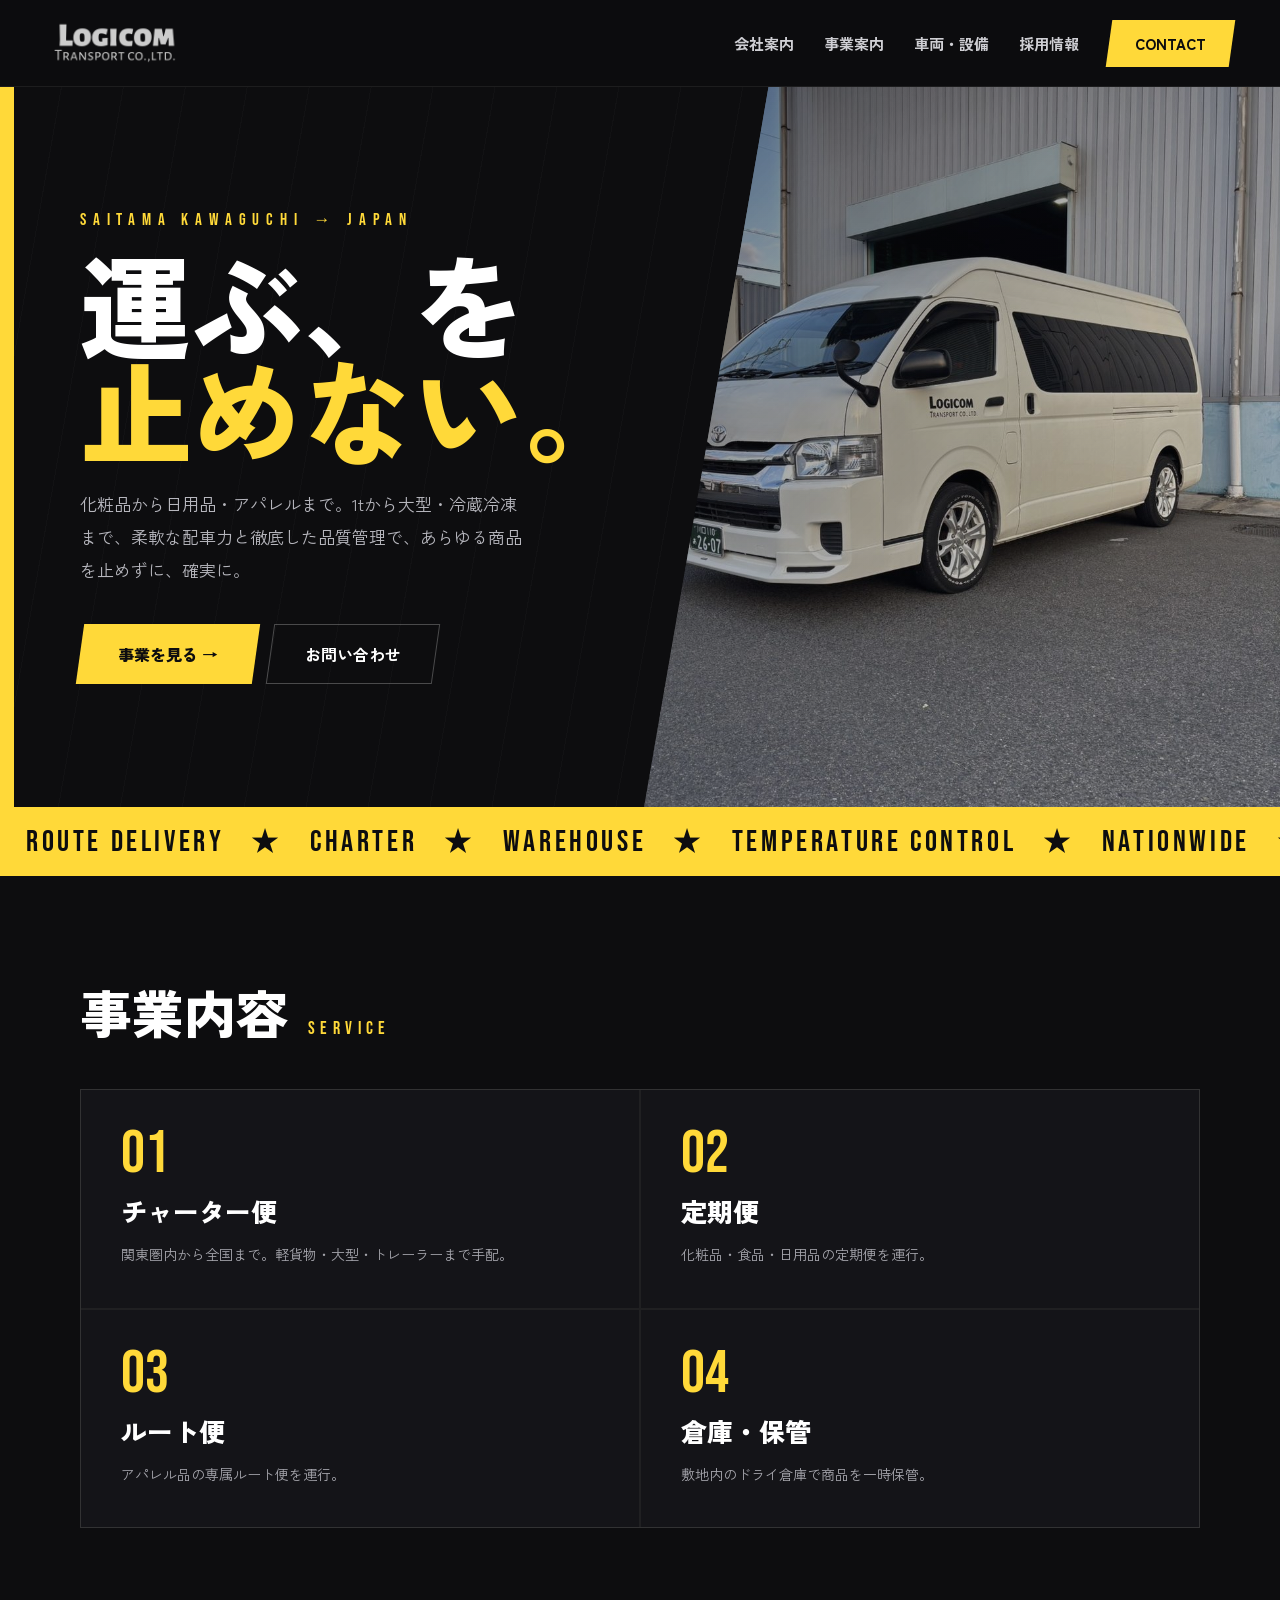
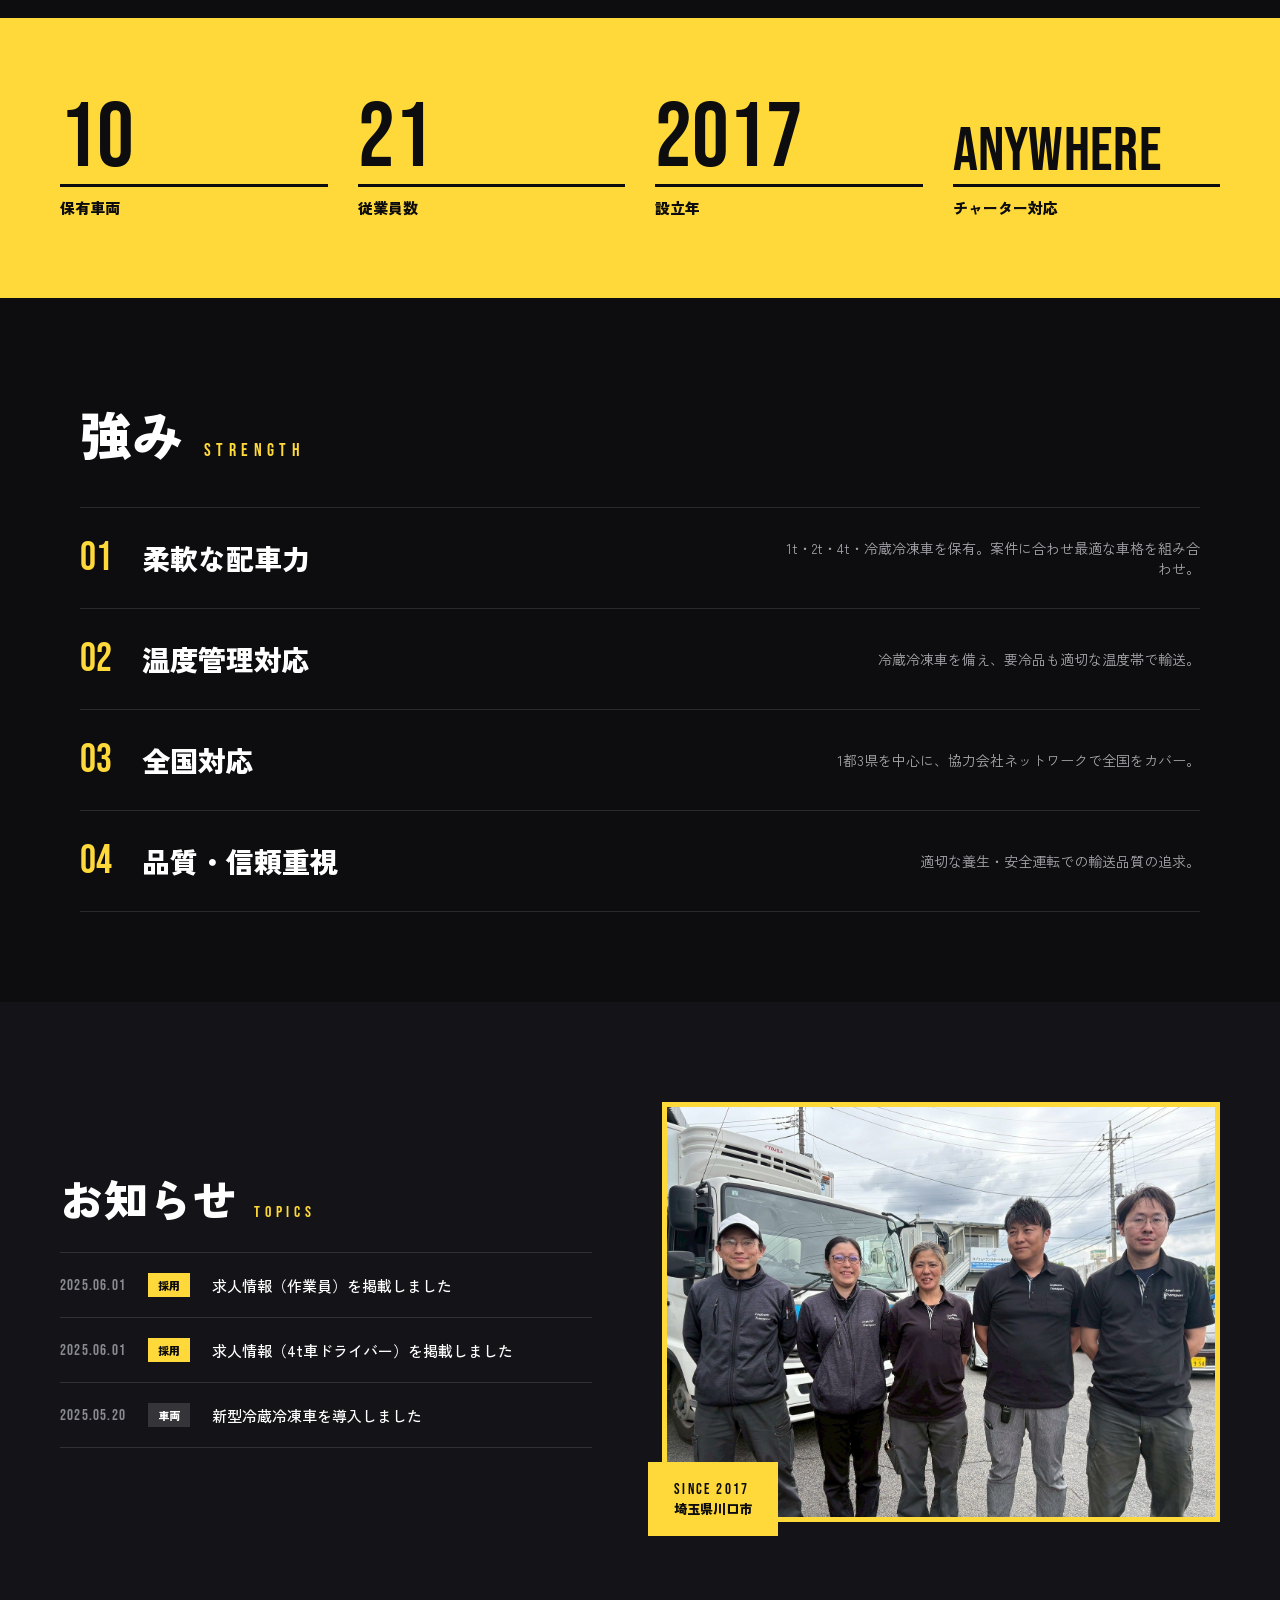
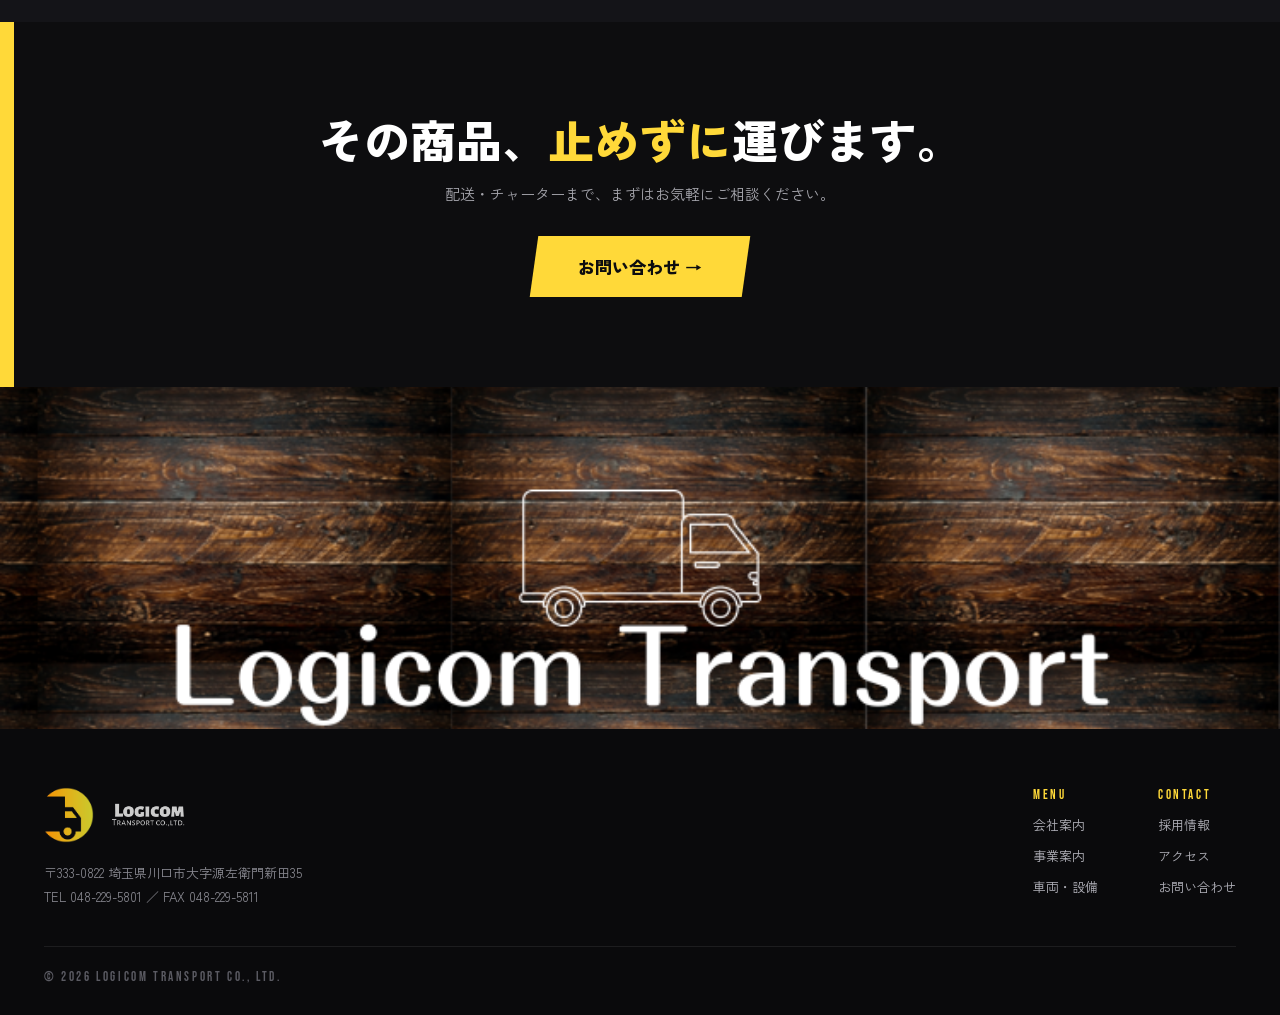
==== commit 1180b6fc: "feat: ロジコム様 修正資料(2026-07-06)を全面反映 - 事業を実態に再編: チャーター便/定期便/ルート便/倉庫・保管 の4本に統一   （流通加工・検品/貨物列車は非提供のため削除、" ====
--- a/index.html
+++ b/index.html
@@ -3,12 +3,12 @@
 <head>
 <meta charset="utf-8">
 <meta name="viewport" content="width=device-width, initial-scale=1">
-<title>ロジコムトランスポート株式会社｜運ぶ、を止めない。 | 埼玉・川口の物流会社</title>
-<meta name="description" content="埼玉県川口市のロジコムトランスポート株式会社。医薬品から日用品・塗料まで、1tから大型・冷蔵冷凍まで、柔軟な配車力と徹底した品質管理でルート配送・チャーター便・倉庫保管・流通加工を提供します。">
-<meta property="og:title" content="ロジコムトランスポート株式会社｜運ぶ、を止めない。 | 埼玉・川口の物流会社">
-<meta property="og:description" content="埼玉県川口市のロジコムトランスポート株式会社。医薬品から日用品・塗料まで、1tから大型・冷蔵冷凍まで、柔軟な配車力と徹底した品質管理でルート配送・チャーター便・倉庫保管・流通加工を提供します。">
+<title>ロジコムトランスポート株式会社｜運ぶ、を止めない。 | 埼玉・川口の輸送会社</title>
+<meta name="description" content="埼玉県川口市のロジコムトランスポート株式会社。化粧品・食品・日用品・アパレルまで、1tから大型・冷蔵冷凍まで、柔軟な配車力と徹底した品質管理で、チャーター便・定期便・ルート便・倉庫保管を提供します。">
+<meta property="og:title" content="ロジコムトランスポート株式会社｜運ぶ、を止めない。 | 埼玉・川口の輸送会社">
+<meta property="og:description" content="埼玉県川口市のロジコムトランスポート株式会社。化粧品・食品・日用品・アパレルまで、1tから大型・冷蔵冷凍まで、柔軟な配車力と徹底した品質管理で、チャーター便・定期便・ルート便・倉庫保管を提供します。">
 <meta property="og:type" content="website">
-<meta property="og:image" content="assets/photo-hero.jpg">
+<meta property="og:image" content="assets/photo-01.jpg">
 <meta name="theme-color" content="#0d0d0f">
 <link rel="icon" href="assets/logo-mark-circle.png">
 <link rel="preconnect" href="https://fonts.googleapis.com">
@@ -59,12 +59,12 @@
   <!-- ===== HERO ===== -->
   <section style="position:relative;min-height:720px;overflow:hidden;display:flex;align-items:center">
     <div style="position:absolute;inset:0;background:repeating-linear-gradient(100deg,transparent 0 60px,rgba(255,255,255,.018) 60px 61px)"></div>
-    <div style="position:absolute;right:0;top:0;bottom:0;width:54%;background-image:linear-gradient(135deg,rgba(13,13,15,.55),rgba(13,13,15,.05)),url('assets/photo-hero.jpg');background-size:cover;background-position:center;clip-path:polygon(26% 0,100% 0,100% 100%,8% 100%)"></div>
+    <div style="position:absolute;right:0;top:0;bottom:0;width:54%;background-image:linear-gradient(135deg,rgba(13,13,15,.55),rgba(13,13,15,.05)),url('assets/photo-01.jpg');background-size:cover;background-position:center;clip-path:polygon(26% 0,100% 0,100% 100%,8% 100%)"></div>
     <div style="position:absolute;left:0;top:0;bottom:0;width:14px;background:#FFD939"></div>
     <div style="position:relative;max-width:1240px;margin:0 auto;padding:0 60px;width:100%">
       <div style="font-family:'Bebas Neue',sans-serif;font-size:17px;letter-spacing:.4em;color:#FFD939;margin-bottom:20px">SAITAMA KAWAGUCHI → JAPAN</div>
       <h1 style="font-weight:900;font-size:112px;line-height:.94;letter-spacing:-.01em;margin:0 0 26px">運ぶ、を<br><span style="color:#FFD939">止めない。</span></h1>
-      <p style="font-size:17px;line-height:1.95;color:#b6b6bd;max-width:450px;margin:0 0 38px">医薬品から日用品・塗料まで。1tから大型・冷蔵冷凍まで、柔軟な配車力と徹底した品質管理で、あらゆる荷物を止めずに、確実に。</p>
+      <p style="font-size:17px;line-height:1.95;color:#b6b6bd;max-width:450px;margin:0 0 38px">化粧品から日用品・アパレルまで。1tから大型・冷蔵冷凍まで、柔軟な配車力と徹底した品質管理で、あらゆる商品を止めずに、確実に。</p>
       <div style="display:flex;gap:14px">
         <a href="service.html" style="display:inline-flex;align-items:center;gap:10px;background:#FFD939;color:#0d0d0f;font-size:16px;font-weight:900;padding:17px 38px;text-decoration:none;transform:skewX(-8deg)" class="g1"><span style="display:inline-block;transform:skewX(8deg)">事業を見る →</span></a>
         <a href="contact.html" style="display:inline-flex;align-items:center;gap:10px;border:1px solid rgba(255,255,255,.25);color:#fff;font-size:16px;font-weight:700;padding:17px 34px;text-decoration:none;transform:skewX(-8deg)" class="g2"><span style="display:inline-block;transform:skewX(8deg)">お問い合わせ</span></a>
@@ -88,23 +88,23 @@
     <div style="display:grid;grid-template-columns:repeat(2,1fr);gap:2px;background:rgba(255,255,255,.08);border:1px solid rgba(255,255,255,.08)">
       <a href="service.html" data-reveal="" style="transition:opacity .7s ease .05s,transform .7s ease .05s;background:#141418;padding:40px;text-decoration:none;color:#fff;display:block" class="g3">
         <div style="font-family:'Bebas Neue',sans-serif;font-size:60px;color:#FFD939;line-height:.8">01</div>
-        <h3 style="font-size:26px;font-weight:900;margin:14px 0 12px">ルート配送</h3>
-        <p style="font-size:14px;line-height:1.9;color:#a5a5ac;margin:0">医薬品・衣類品・化粧品・日用品の定期／専属ルート便を運行。</p>
+        <h3 style="font-size:26px;font-weight:900;margin:14px 0 12px">チャーター便</h3>
+        <p style="font-size:14px;line-height:1.9;color:#a5a5ac;margin:0">関東圏内から全国まで。軽貨物・大型・トレーラーまで手配。</p>
       </a>
       <a href="service.html" data-reveal="" style="transition:opacity .7s ease .12s,transform .7s ease .12s;background:#141418;padding:40px;text-decoration:none;color:#fff;display:block" class="g4">
         <div style="font-family:'Bebas Neue',sans-serif;font-size:60px;color:#FFD939;line-height:.8">02</div>
-        <h3 style="font-size:26px;font-weight:900;margin:14px 0 12px">チャーター便</h3>
-        <p style="font-size:14px;line-height:1.9;color:#a5a5ac;margin:0">関東圏内から全国まで。軽貨物・大型・トレーラーまで手配。</p>
+        <h3 style="font-size:26px;font-weight:900;margin:14px 0 12px">定期便</h3>
+        <p style="font-size:14px;line-height:1.9;color:#a5a5ac;margin:0">化粧品・食品・日用品の定期便を運行。</p>
       </a>
       <a href="service.html" data-reveal="" style="transition:opacity .7s ease .19s,transform .7s ease .19s;background:#141418;padding:40px;text-decoration:none;color:#fff;display:block" class="g5">
         <div style="font-family:'Bebas Neue',sans-serif;font-size:60px;color:#FFD939;line-height:.8">03</div>
-        <h3 style="font-size:26px;font-weight:900;margin:14px 0 12px">倉庫・保管</h3>
-        <p style="font-size:14px;line-height:1.9;color:#a5a5ac;margin:0">敷地内のドライ倉庫・冷蔵冷凍庫で荷物を一時保管。</p>
+        <h3 style="font-size:26px;font-weight:900;margin:14px 0 12px">ルート便</h3>
+        <p style="font-size:14px;line-height:1.9;color:#a5a5ac;margin:0">アパレル品の専属ルート便を運行。</p>
       </a>
       <a href="service.html" data-reveal="" style="transition:opacity .7s ease .26s,transform .7s ease .26s;background:#141418;padding:40px;text-decoration:none;color:#fff;display:block" class="g6">
         <div style="font-family:'Bebas Neue',sans-serif;font-size:60px;color:#FFD939;line-height:.8">04</div>
-        <h3 style="font-size:26px;font-weight:900;margin:14px 0 12px">流通加工・検品</h3>
-        <p style="font-size:14px;line-height:1.9;color:#a5a5ac;margin:0">荷主に代わる外装チェック・手作業の丁寧な仕分け。</p>
+        <h3 style="font-size:26px;font-weight:900;margin:14px 0 12px">倉庫・保管</h3>
+        <p style="font-size:14px;line-height:1.9;color:#a5a5ac;margin:0">敷地内のドライ倉庫で商品を一時保管。</p>
       </a>
     </div>
   </section>
@@ -126,9 +126,9 @@
       <span style="font-family:'Bebas Neue',sans-serif;font-size:18px;letter-spacing:.3em;color:#FFD939">STRENGTH</span>
     </div>
     <div data-reveal="" style="transition:opacity .7s ease,transform .7s ease;display:flex;justify-content:space-between;align-items:center;gap:30px;padding:26px 0;border-top:1px solid rgba(255,255,255,.12)"><div style="display:flex;align-items:center;gap:30px"><span style="font-family:'Bebas Neue',sans-serif;font-size:40px;color:#FFD939">01</span><h3 style="font-size:28px;font-weight:900;margin:0">柔軟な配車力</h3></div><p style="font-size:14px;color:#a5a5ac;max-width:420px;margin:0;text-align:right">1t・2t・4t・冷蔵冷凍車を保有。案件に合わせ最適な車格を組み合わせ。</p></div>
-    <div data-reveal="" style="transition:opacity .7s ease .06s,transform .7s ease .06s;display:flex;justify-content:space-between;align-items:center;gap:30px;padding:26px 0;border-top:1px solid rgba(255,255,255,.12)"><div style="display:flex;align-items:center;gap:30px"><span style="font-family:'Bebas Neue',sans-serif;font-size:40px;color:#FFD939">02</span><h3 style="font-size:28px;font-weight:900;margin:0">温度管理対応</h3></div><p style="font-size:14px;color:#a5a5ac;max-width:420px;margin:0;text-align:right">冷蔵冷凍車と冷蔵庫を備え、医薬品・要冷品の品質を厳守。</p></div>
+    <div data-reveal="" style="transition:opacity .7s ease .06s,transform .7s ease .06s;display:flex;justify-content:space-between;align-items:center;gap:30px;padding:26px 0;border-top:1px solid rgba(255,255,255,.12)"><div style="display:flex;align-items:center;gap:30px"><span style="font-family:'Bebas Neue',sans-serif;font-size:40px;color:#FFD939">02</span><h3 style="font-size:28px;font-weight:900;margin:0">温度管理対応</h3></div><p style="font-size:14px;color:#a5a5ac;max-width:420px;margin:0;text-align:right">冷蔵冷凍車を備え、要冷品も適切な温度帯で輸送。</p></div>
     <div data-reveal="" style="transition:opacity .7s ease .12s,transform .7s ease .12s;display:flex;justify-content:space-between;align-items:center;gap:30px;padding:26px 0;border-top:1px solid rgba(255,255,255,.12)"><div style="display:flex;align-items:center;gap:30px"><span style="font-family:'Bebas Neue',sans-serif;font-size:40px;color:#FFD939">03</span><h3 style="font-size:28px;font-weight:900;margin:0">全国対応</h3></div><p style="font-size:14px;color:#a5a5ac;max-width:420px;margin:0;text-align:right">1都3県を中心に、協力会社ネットワークで全国をカバー。</p></div>
-    <div data-reveal="" style="transition:opacity .7s ease .18s,transform .7s ease .18s;display:flex;justify-content:space-between;align-items:center;gap:30px;padding:26px 0;border-top:1px solid rgba(255,255,255,.12);border-bottom:1px solid rgba(255,255,255,.12)"><div style="display:flex;align-items:center;gap:30px"><span style="font-family:'Bebas Neue',sans-serif;font-size:40px;color:#FFD939">04</span><h3 style="font-size:28px;font-weight:900;margin:0">品質・信頼重視</h3></div><p style="font-size:14px;color:#a5a5ac;max-width:420px;margin:0;text-align:right">手作業の検品と人材教育で、きめ細やかな高品質を実現。</p></div>
+    <div data-reveal="" style="transition:opacity .7s ease .18s,transform .7s ease .18s;display:flex;justify-content:space-between;align-items:center;gap:30px;padding:26px 0;border-top:1px solid rgba(255,255,255,.12);border-bottom:1px solid rgba(255,255,255,.12)"><div style="display:flex;align-items:center;gap:30px"><span style="font-family:'Bebas Neue',sans-serif;font-size:40px;color:#FFD939">04</span><h3 style="font-size:28px;font-weight:900;margin:0">品質・信頼重視</h3></div><p style="font-size:14px;color:#a5a5ac;max-width:420px;margin:0;text-align:right">適切な養生・安全運転での輸送品質の追求。</p></div>
   </section>
 
   <!-- ===== TOPICS + COMPANY ===== -->
@@ -151,8 +151,8 @@
   <section style="position:relative;padding:90px 60px;overflow:hidden;background:#0d0d0f">
     <div style="position:absolute;left:0;top:0;bottom:0;width:14px;background:#FFD939"></div>
     <div style="max-width:1000px;margin:0 auto;text-align:center">
-      <h2 style="font-weight:900;font-size:46px;margin:0 0 16px;line-height:1.2">その荷物、<span style="color:#FFD939">止めずに</span>運びます。</h2>
-      <p style="font-size:15px;color:#a5a5ac;margin:0 0 32px">配送・チャーター・保管まで、まずはお気軽にご相談ください。</p>
+      <h2 style="font-weight:900;font-size:46px;margin:0 0 16px;line-height:1.2">その商品、<span style="color:#FFD939">止めずに</span>運びます。</h2>
+      <p style="font-size:15px;color:#a5a5ac;margin:0 0 32px">配送・チャーターまで、まずはお気軽にご相談ください。</p>
       <a href="contact.html" style="display:inline-flex;align-items:center;gap:10px;background:#FFD939;color:#0d0d0f;font-size:17px;font-weight:900;padding:18px 44px;text-decoration:none;transform:skewX(-8deg)" class="g10"><span style="display:inline-block;transform:skewX(8deg)">お問い合わせ →</span></a>
     </div>
   </section>
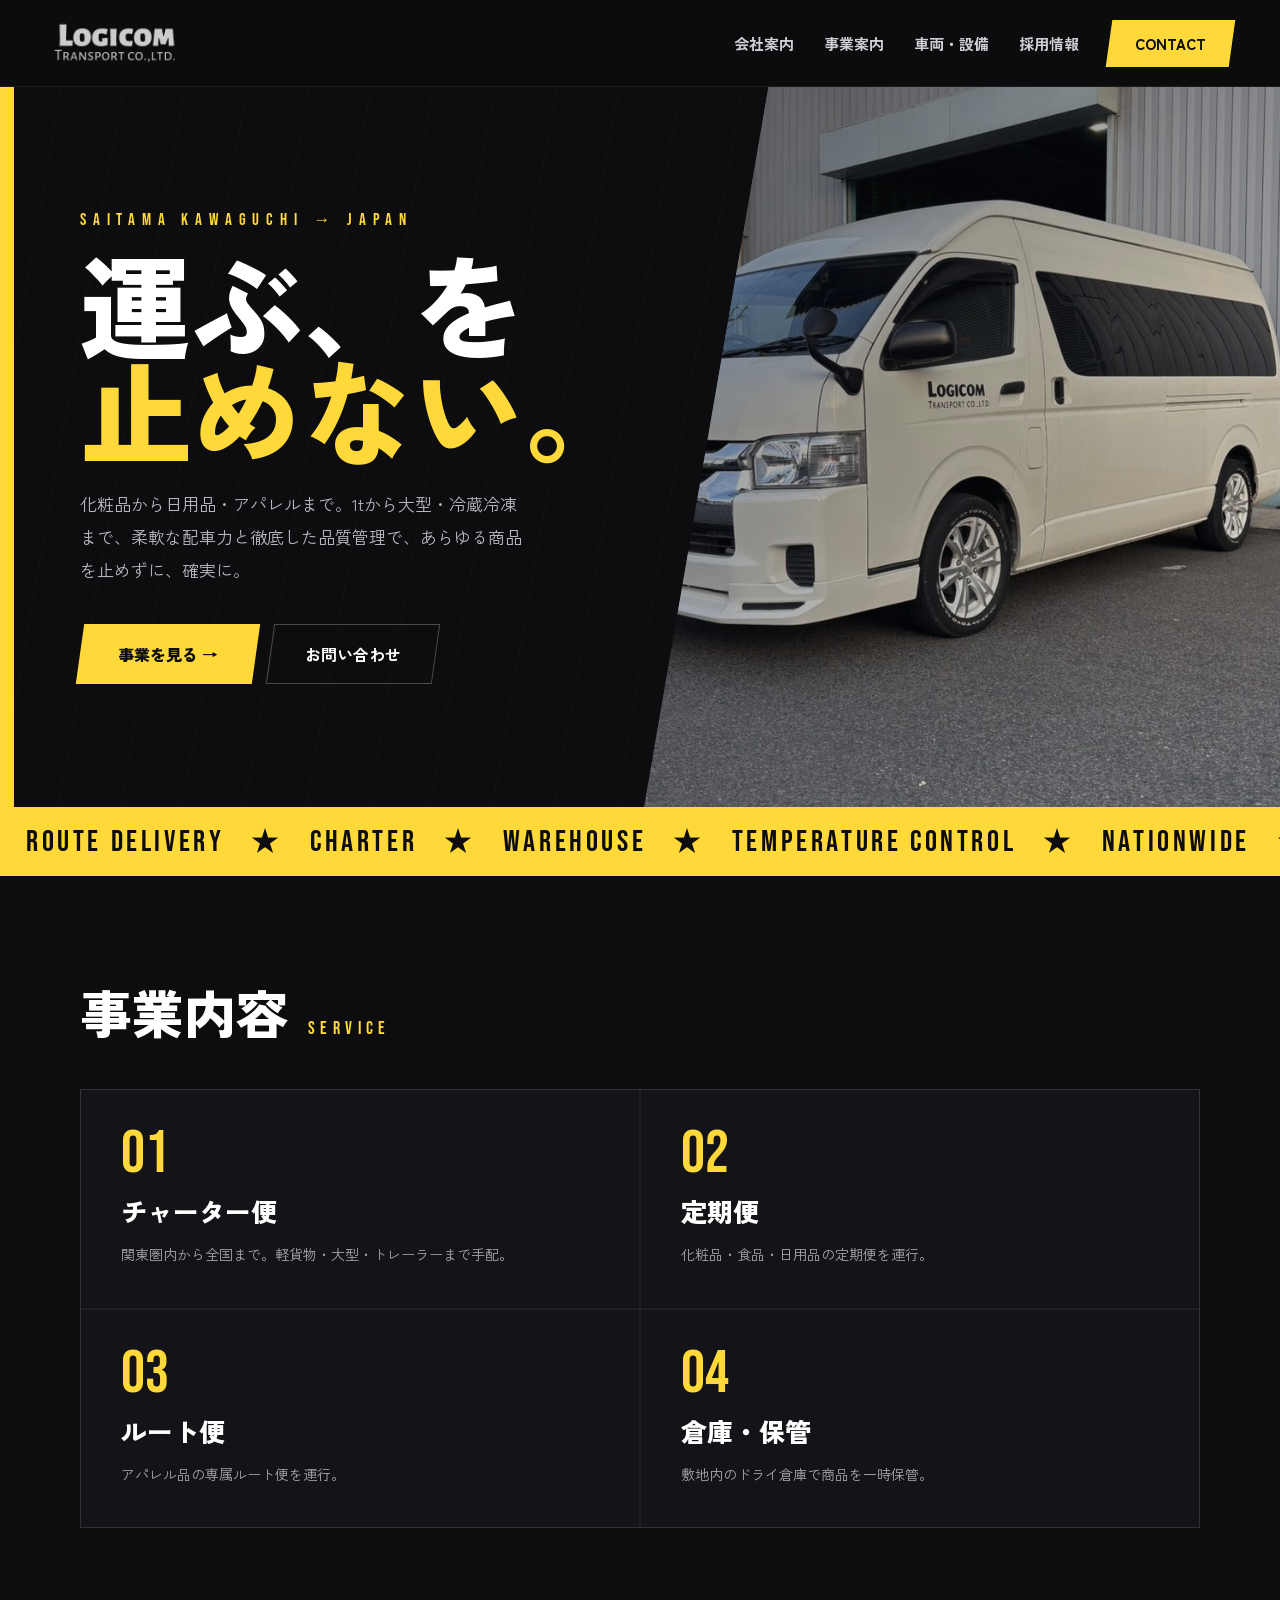
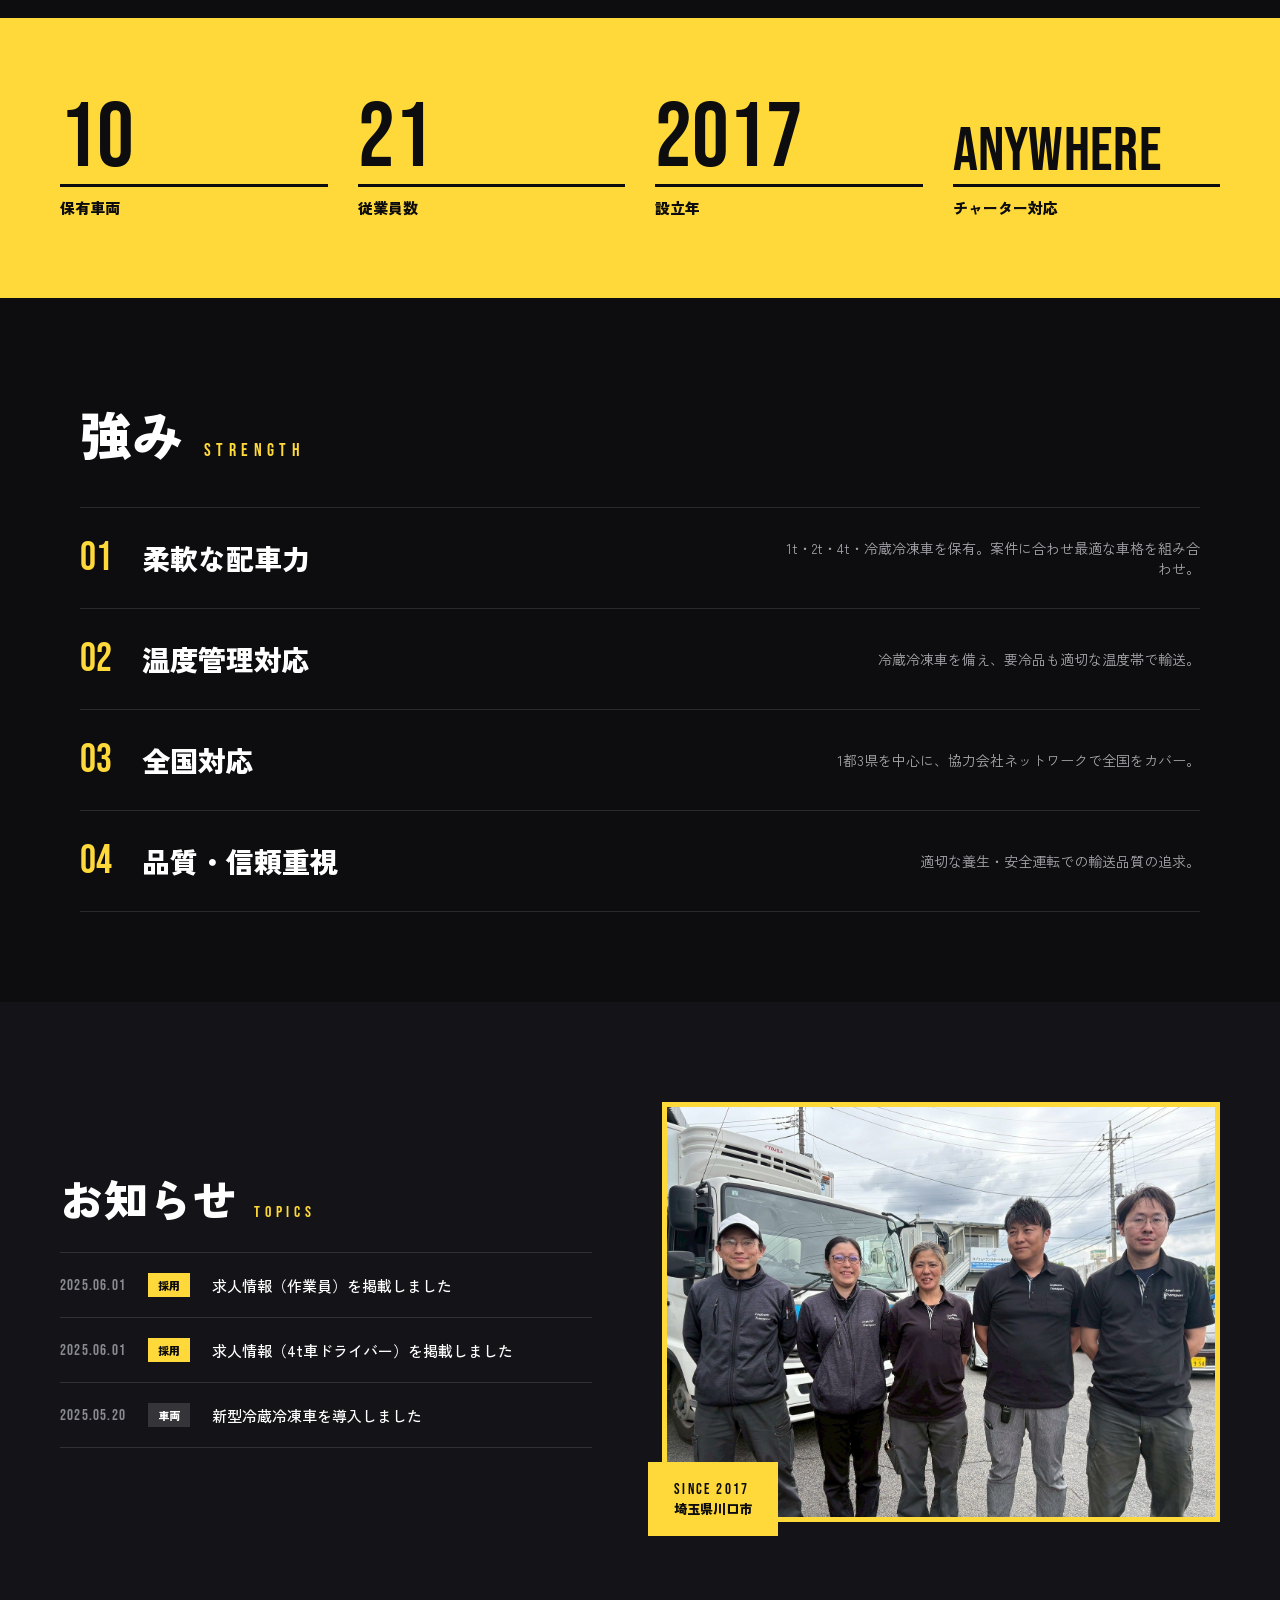
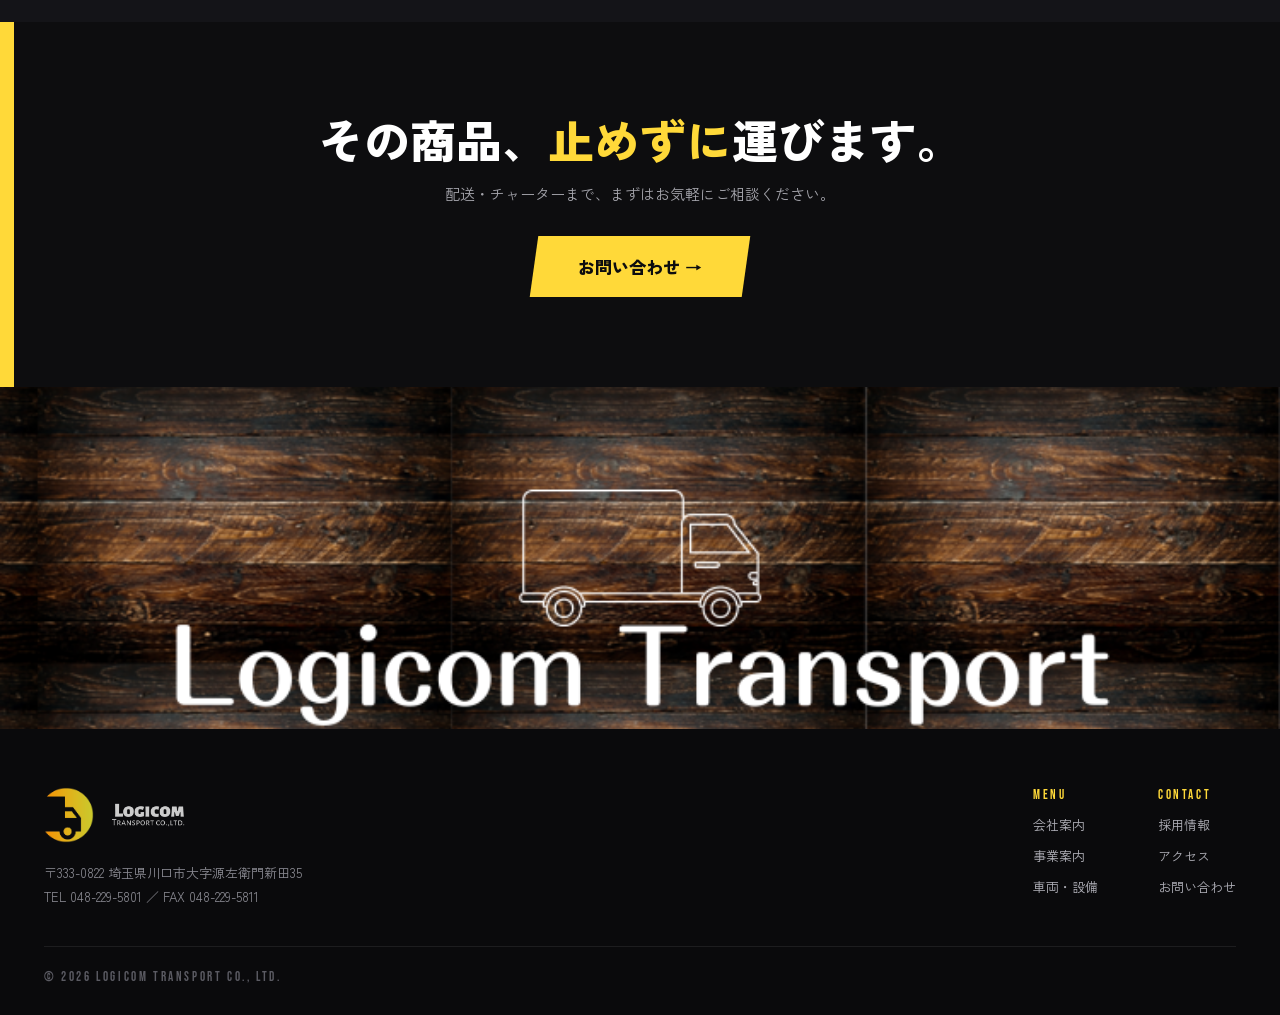
==== commit 2d6677c7: "style: TOPヒーロー画像を少しズームイン（背景 cover→130%）" ====
--- a/index.html
+++ b/index.html
@@ -59,7 +59,7 @@
   <!-- ===== HERO ===== -->
   <section style="position:relative;min-height:720px;overflow:hidden;display:flex;align-items:center">
     <div style="position:absolute;inset:0;background:repeating-linear-gradient(100deg,transparent 0 60px,rgba(255,255,255,.018) 60px 61px)"></div>
-    <div style="position:absolute;right:0;top:0;bottom:0;width:54%;background-image:linear-gradient(135deg,rgba(13,13,15,.55),rgba(13,13,15,.05)),url('assets/photo-01.jpg');background-size:cover;background-position:center;clip-path:polygon(26% 0,100% 0,100% 100%,8% 100%)"></div>
+    <div style="position:absolute;right:0;top:0;bottom:0;width:54%;background-image:linear-gradient(135deg,rgba(13,13,15,.55),rgba(13,13,15,.05)),url('assets/photo-01.jpg');background-size:cover,130%;background-position:center;background-repeat:no-repeat;clip-path:polygon(26% 0,100% 0,100% 100%,8% 100%)"></div>
     <div style="position:absolute;left:0;top:0;bottom:0;width:14px;background:#FFD939"></div>
     <div style="position:relative;max-width:1240px;margin:0 auto;padding:0 60px;width:100%">
       <div style="font-family:'Bebas Neue',sans-serif;font-size:17px;letter-spacing:.4em;color:#FFD939;margin-bottom:20px">SAITAMA KAWAGUCHI → JAPAN</div>
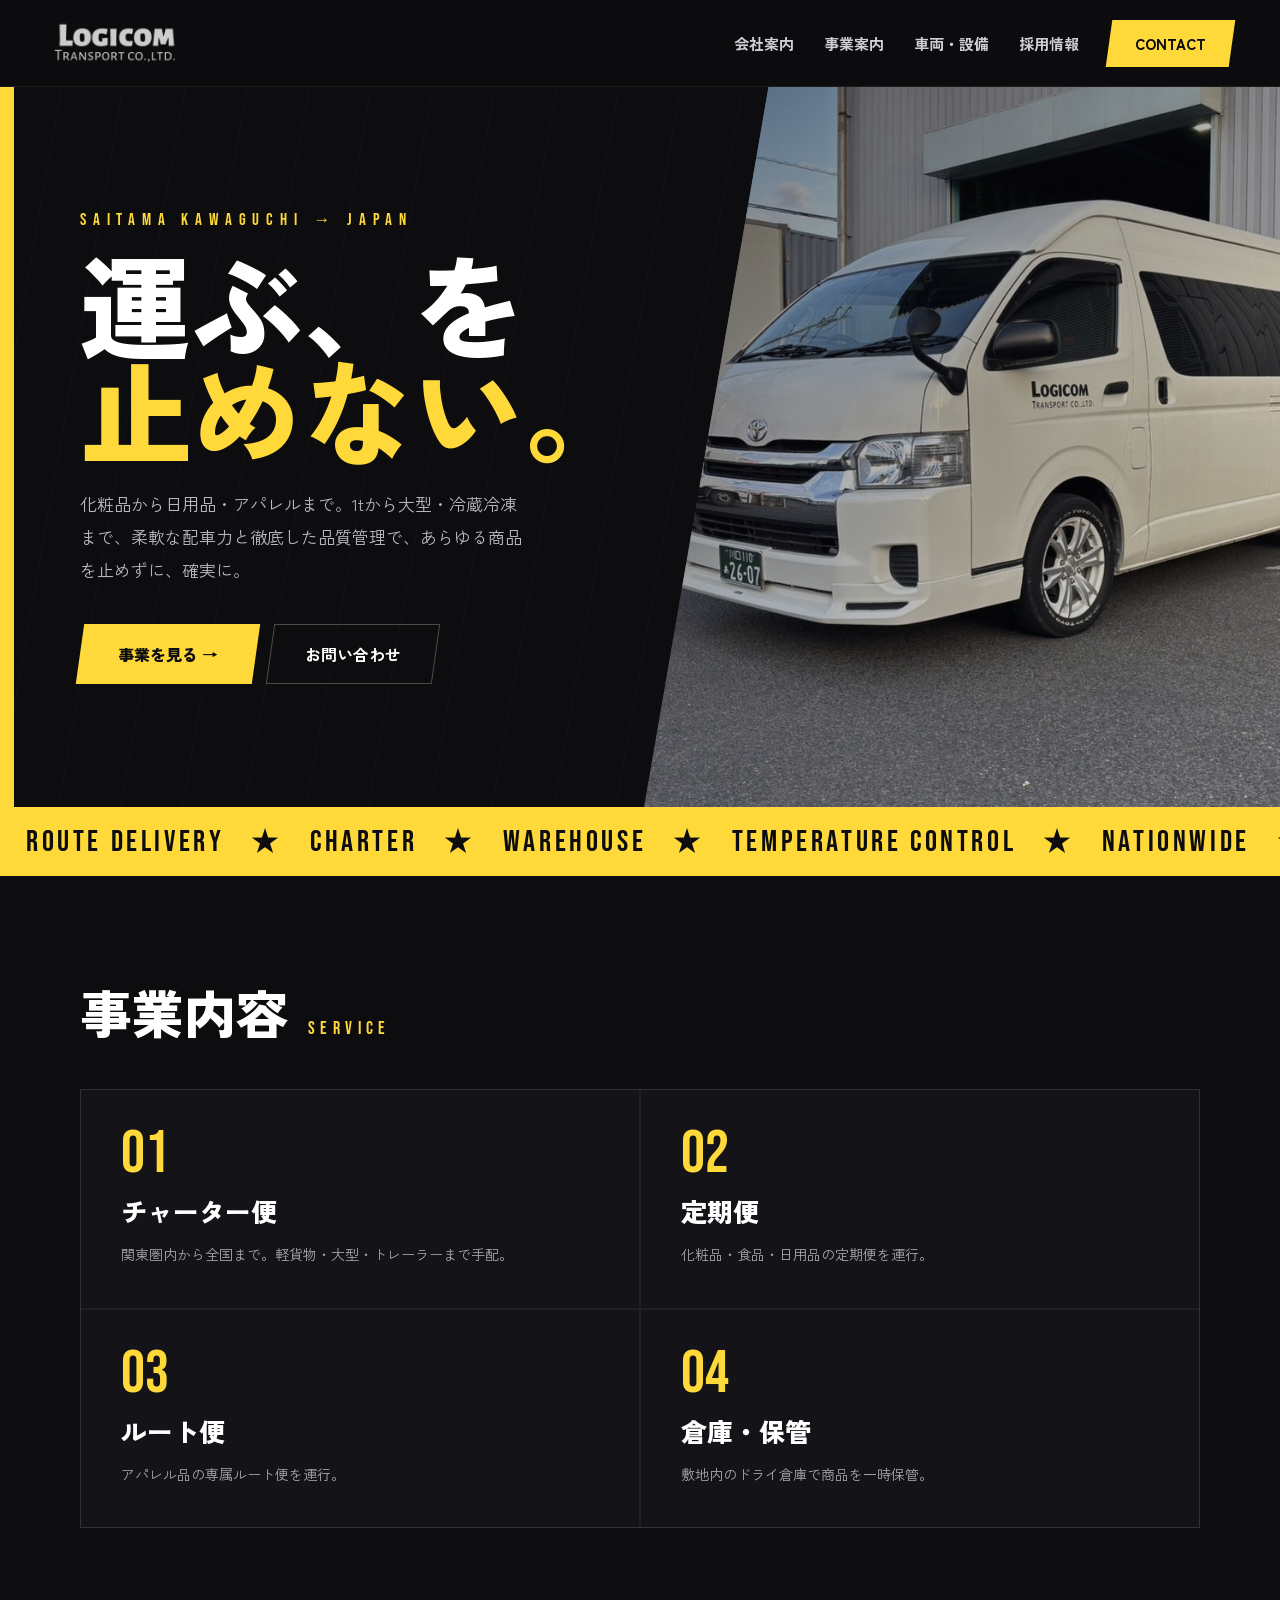
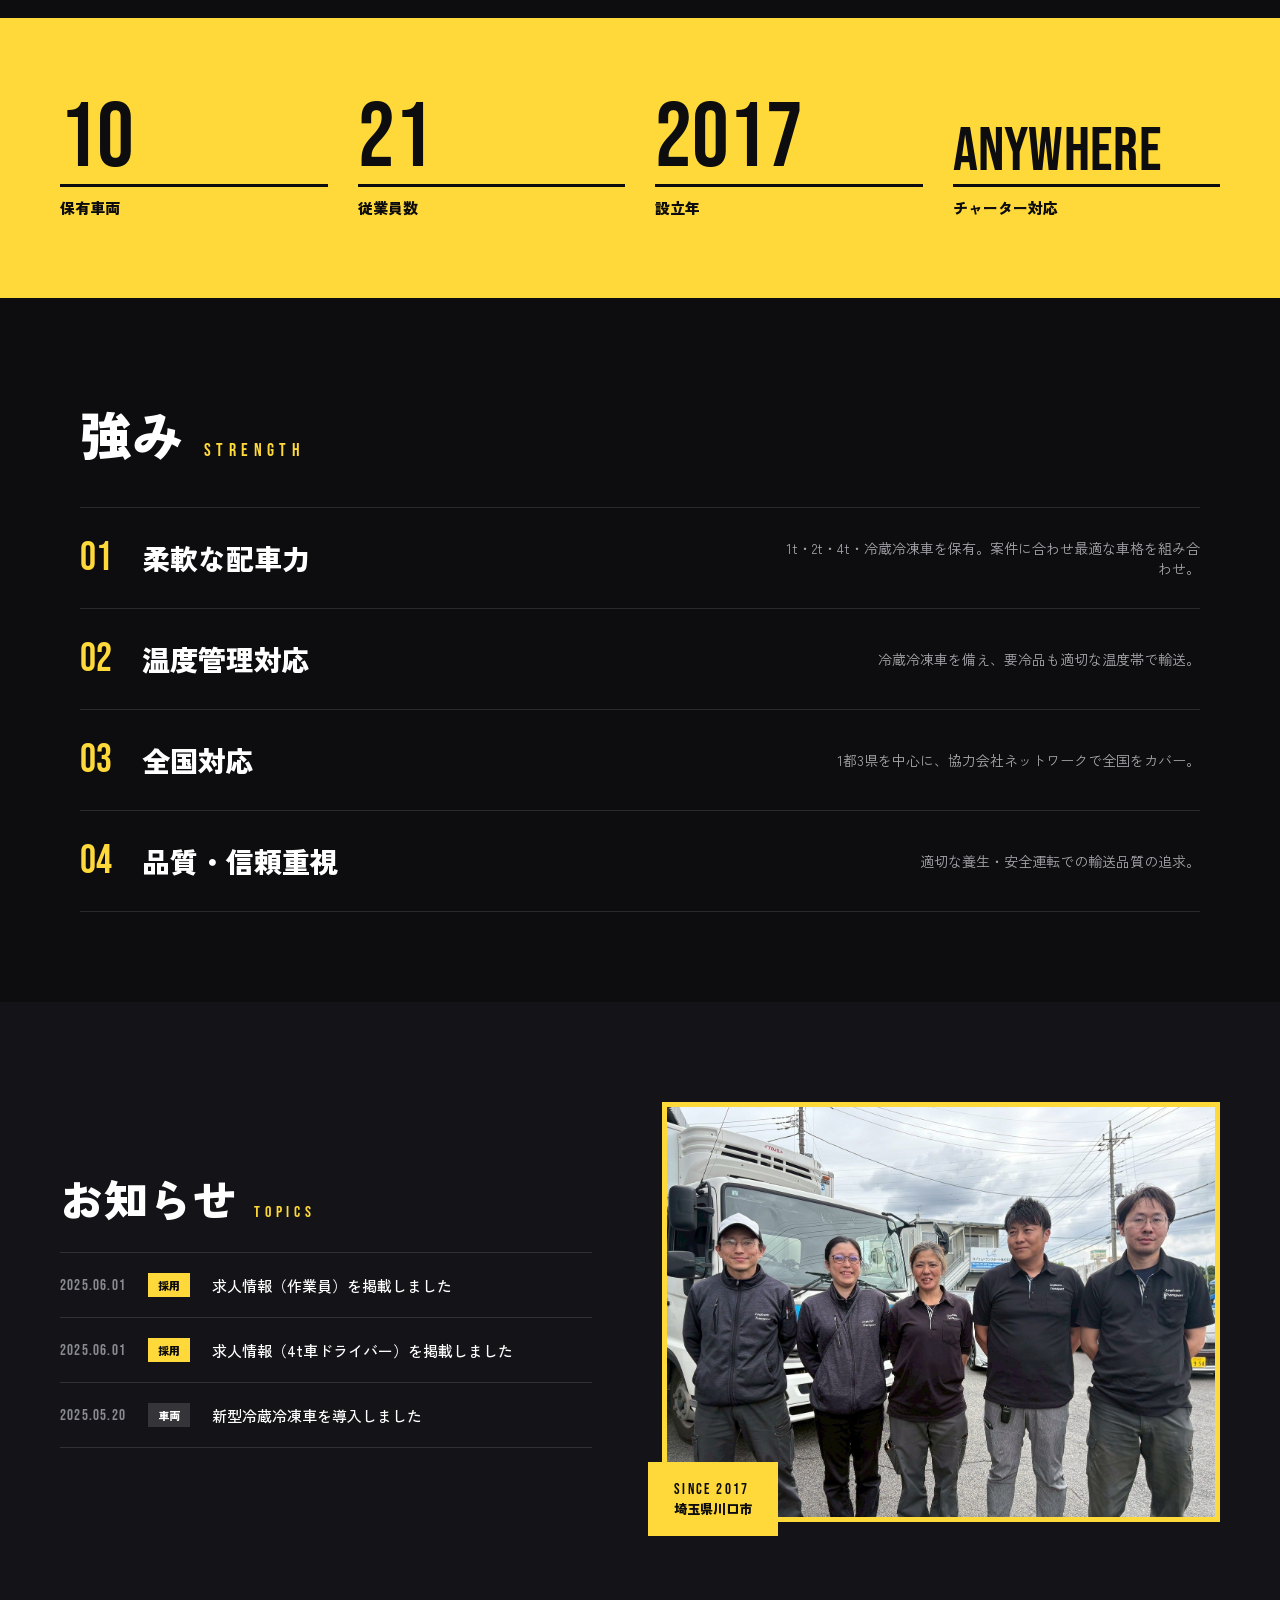
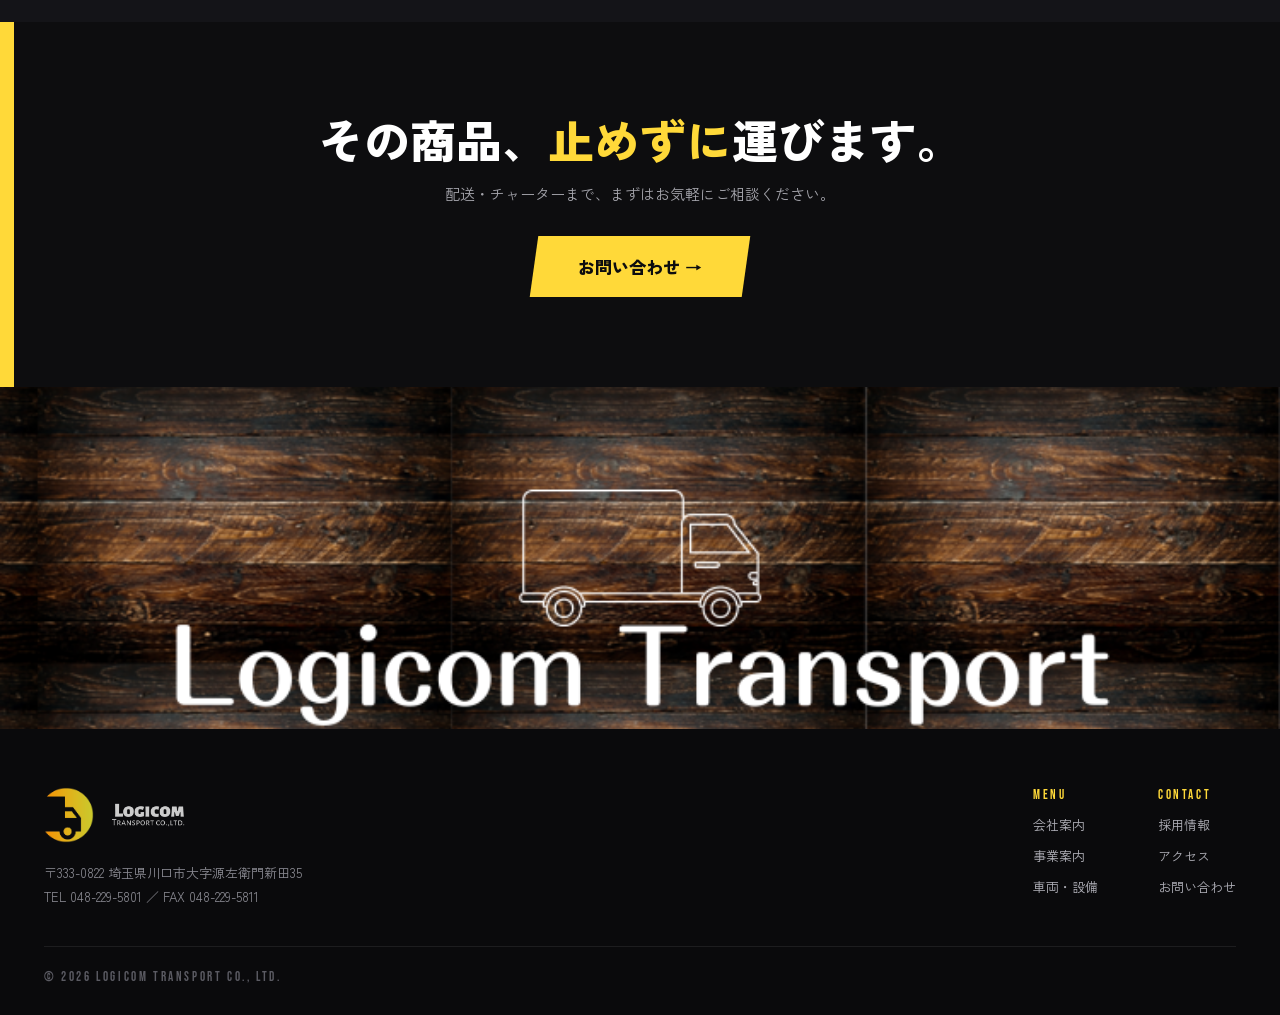
==== commit 4c77efc7: "style: TOPヒーロー画像を左寄せに（background-position:left）" ====
--- a/index.html
+++ b/index.html
@@ -59,7 +59,7 @@
   <!-- ===== HERO ===== -->
   <section style="position:relative;min-height:720px;overflow:hidden;display:flex;align-items:center">
     <div style="position:absolute;inset:0;background:repeating-linear-gradient(100deg,transparent 0 60px,rgba(255,255,255,.018) 60px 61px)"></div>
-    <div style="position:absolute;right:0;top:0;bottom:0;width:54%;background-image:linear-gradient(135deg,rgba(13,13,15,.55),rgba(13,13,15,.05)),url('assets/photo-01.jpg');background-size:cover,130%;background-position:center;background-repeat:no-repeat;clip-path:polygon(26% 0,100% 0,100% 100%,8% 100%)"></div>
+    <div style="position:absolute;right:0;top:0;bottom:0;width:54%;background-image:linear-gradient(135deg,rgba(13,13,15,.55),rgba(13,13,15,.05)),url('assets/photo-01.jpg');background-size:cover,130%;background-position:left center;background-repeat:no-repeat;clip-path:polygon(26% 0,100% 0,100% 100%,8% 100%)"></div>
     <div style="position:absolute;left:0;top:0;bottom:0;width:14px;background:#FFD939"></div>
     <div style="position:relative;max-width:1240px;margin:0 auto;padding:0 60px;width:100%">
       <div style="font-family:'Bebas Neue',sans-serif;font-size:17px;letter-spacing:.4em;color:#FFD939;margin-bottom:20px">SAITAMA KAWAGUCHI → JAPAN</div>
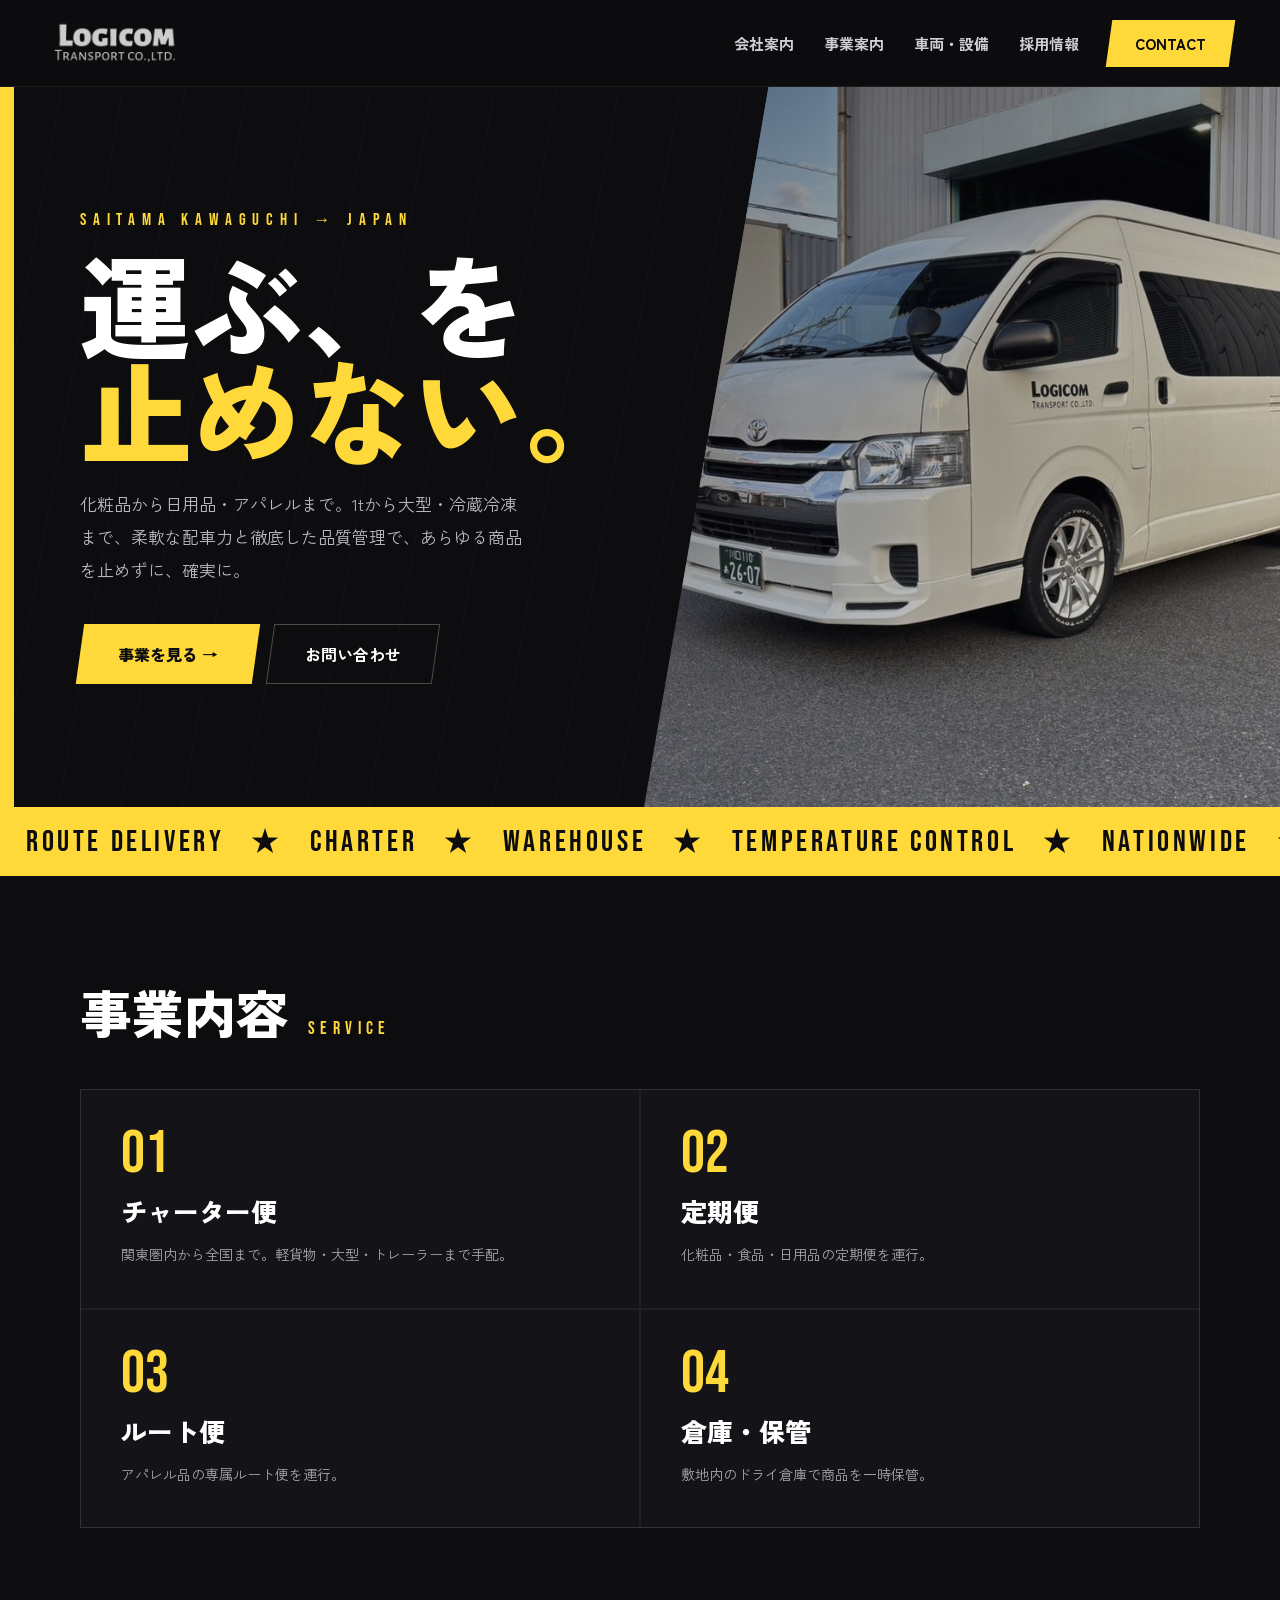
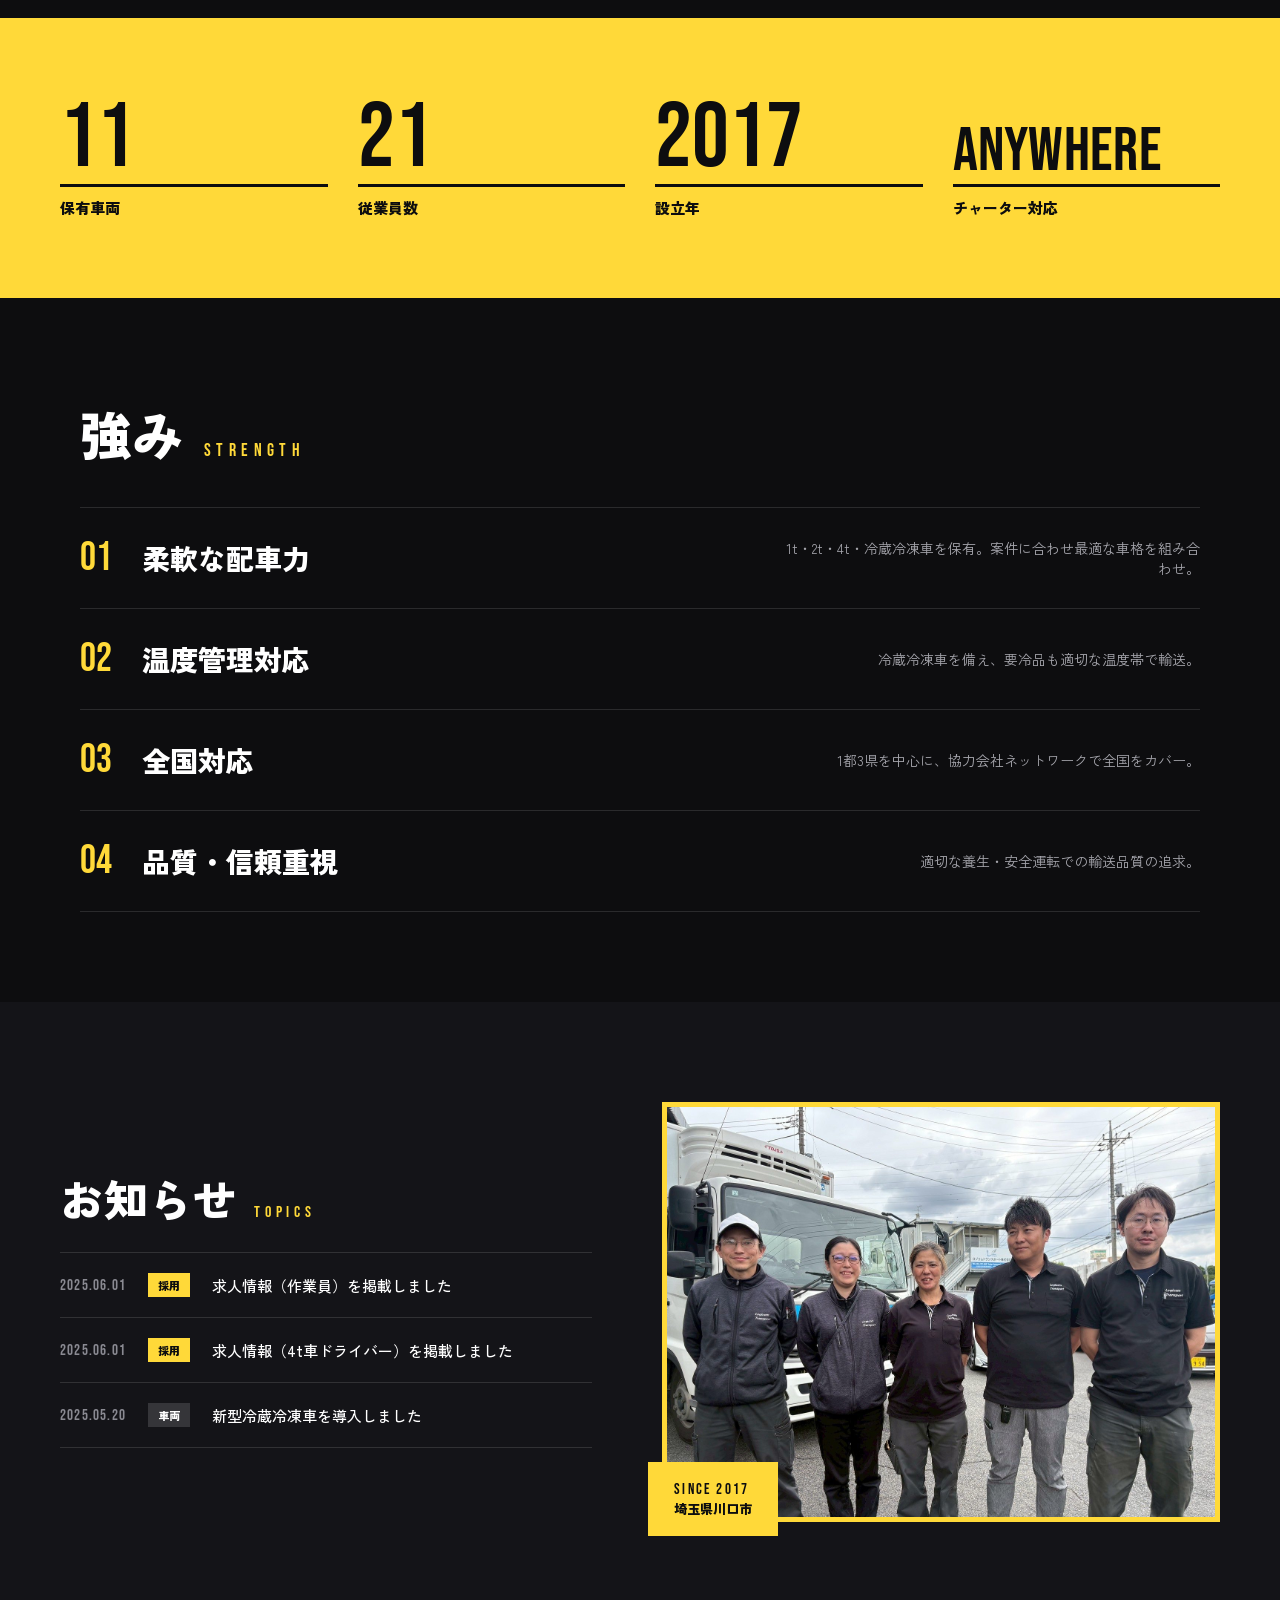
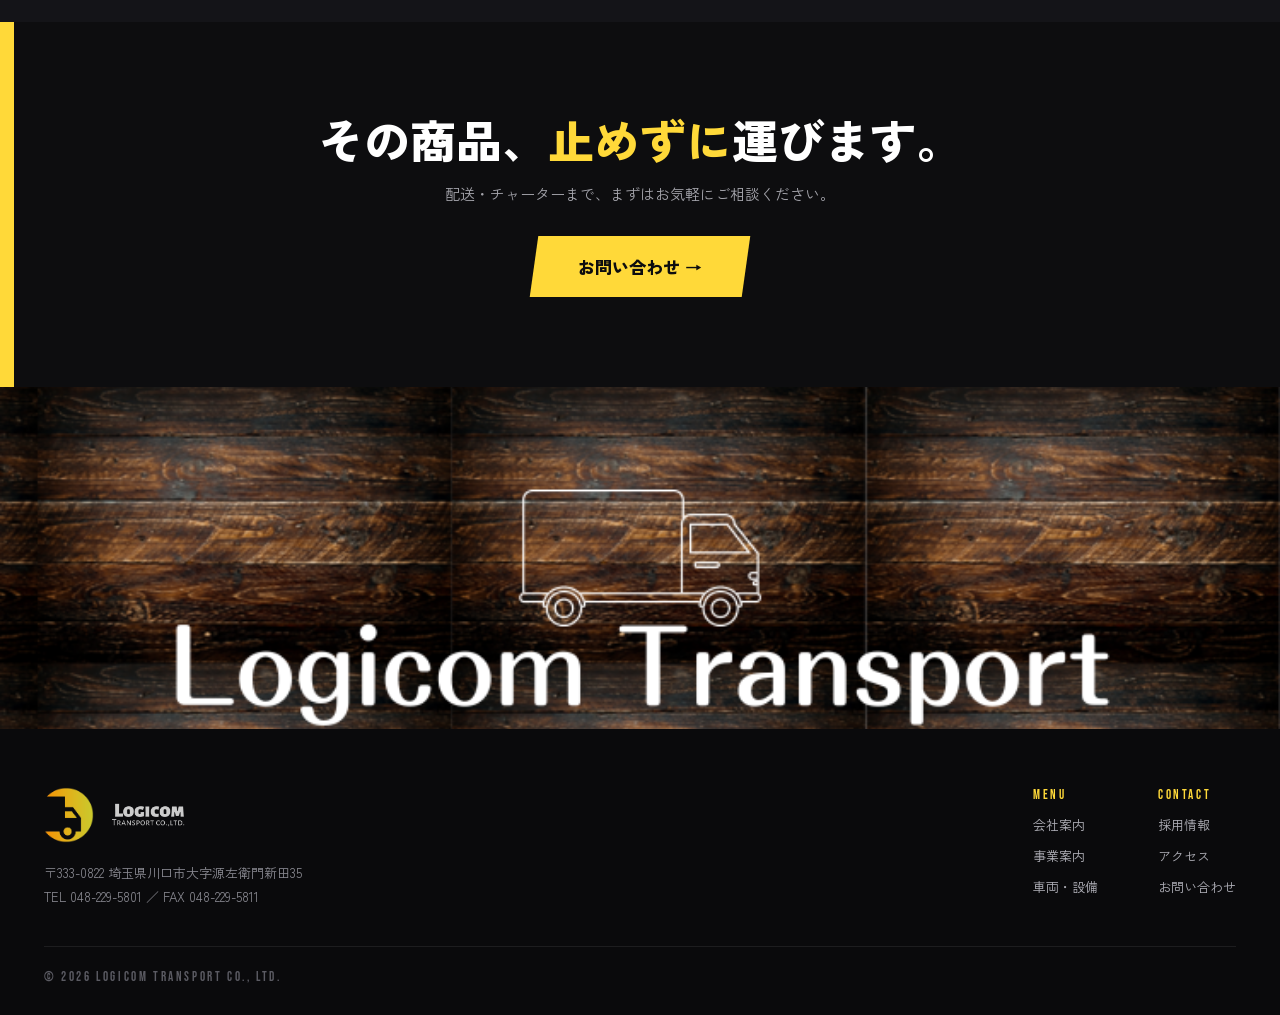
==== commit bd0783da: "fix: 保有台数をTOP・会社案内・沿革も11台に統一" ====
--- a/index.html
+++ b/index.html
@@ -112,7 +112,7 @@
   <!-- ===== BIG STATS ===== -->
   <section style="background:#FFD939;color:#0d0d0f;padding:80px 60px">
     <div style="max-width:1240px;margin:0 auto;display:grid;grid-template-columns:repeat(4,1fr);gap:30px">
-      <div data-reveal="" style="transition:opacity .7s ease,transform .7s ease"><div style="font-family:'Bebas Neue',sans-serif;font-size:92px;line-height:.85;height:80px;display:flex;align-items:flex-end">10</div><div style="font-size:15px;font-weight:900;border-top:3px solid #0d0d0f;padding-top:10px;margin-top:6px">保有車両</div></div>
+      <div data-reveal="" style="transition:opacity .7s ease,transform .7s ease"><div style="font-family:'Bebas Neue',sans-serif;font-size:92px;line-height:.85;height:80px;display:flex;align-items:flex-end">11</div><div style="font-size:15px;font-weight:900;border-top:3px solid #0d0d0f;padding-top:10px;margin-top:6px">保有車両</div></div>
       <div data-reveal="" style="transition:opacity .7s ease .08s,transform .7s ease .08s"><div style="font-family:'Bebas Neue',sans-serif;font-size:92px;line-height:.85;height:80px;display:flex;align-items:flex-end">21</div><div style="font-size:15px;font-weight:900;border-top:3px solid #0d0d0f;padding-top:10px;margin-top:6px">従業員数</div></div>
       <div data-reveal="" style="transition:opacity .7s ease .16s,transform .7s ease .16s"><div style="font-family:'Bebas Neue',sans-serif;font-size:92px;line-height:.85;height:80px;display:flex;align-items:flex-end">2017</div><div style="font-size:15px;font-weight:900;border-top:3px solid #0d0d0f;padding-top:10px;margin-top:6px">設立年</div></div>
       <div data-reveal="" style="transition:opacity .7s ease .24s,transform .7s ease .24s"><div class="lc-stat-any" style="font-family:'Bebas Neue',sans-serif;font-size:62px;line-height:.85;height:80px;display:flex;align-items:flex-end">ANYWHERE</div><div style="font-size:15px;font-weight:900;border-top:3px solid #0d0d0f;padding-top:10px;margin-top:6px">チャーター対応</div></div>
